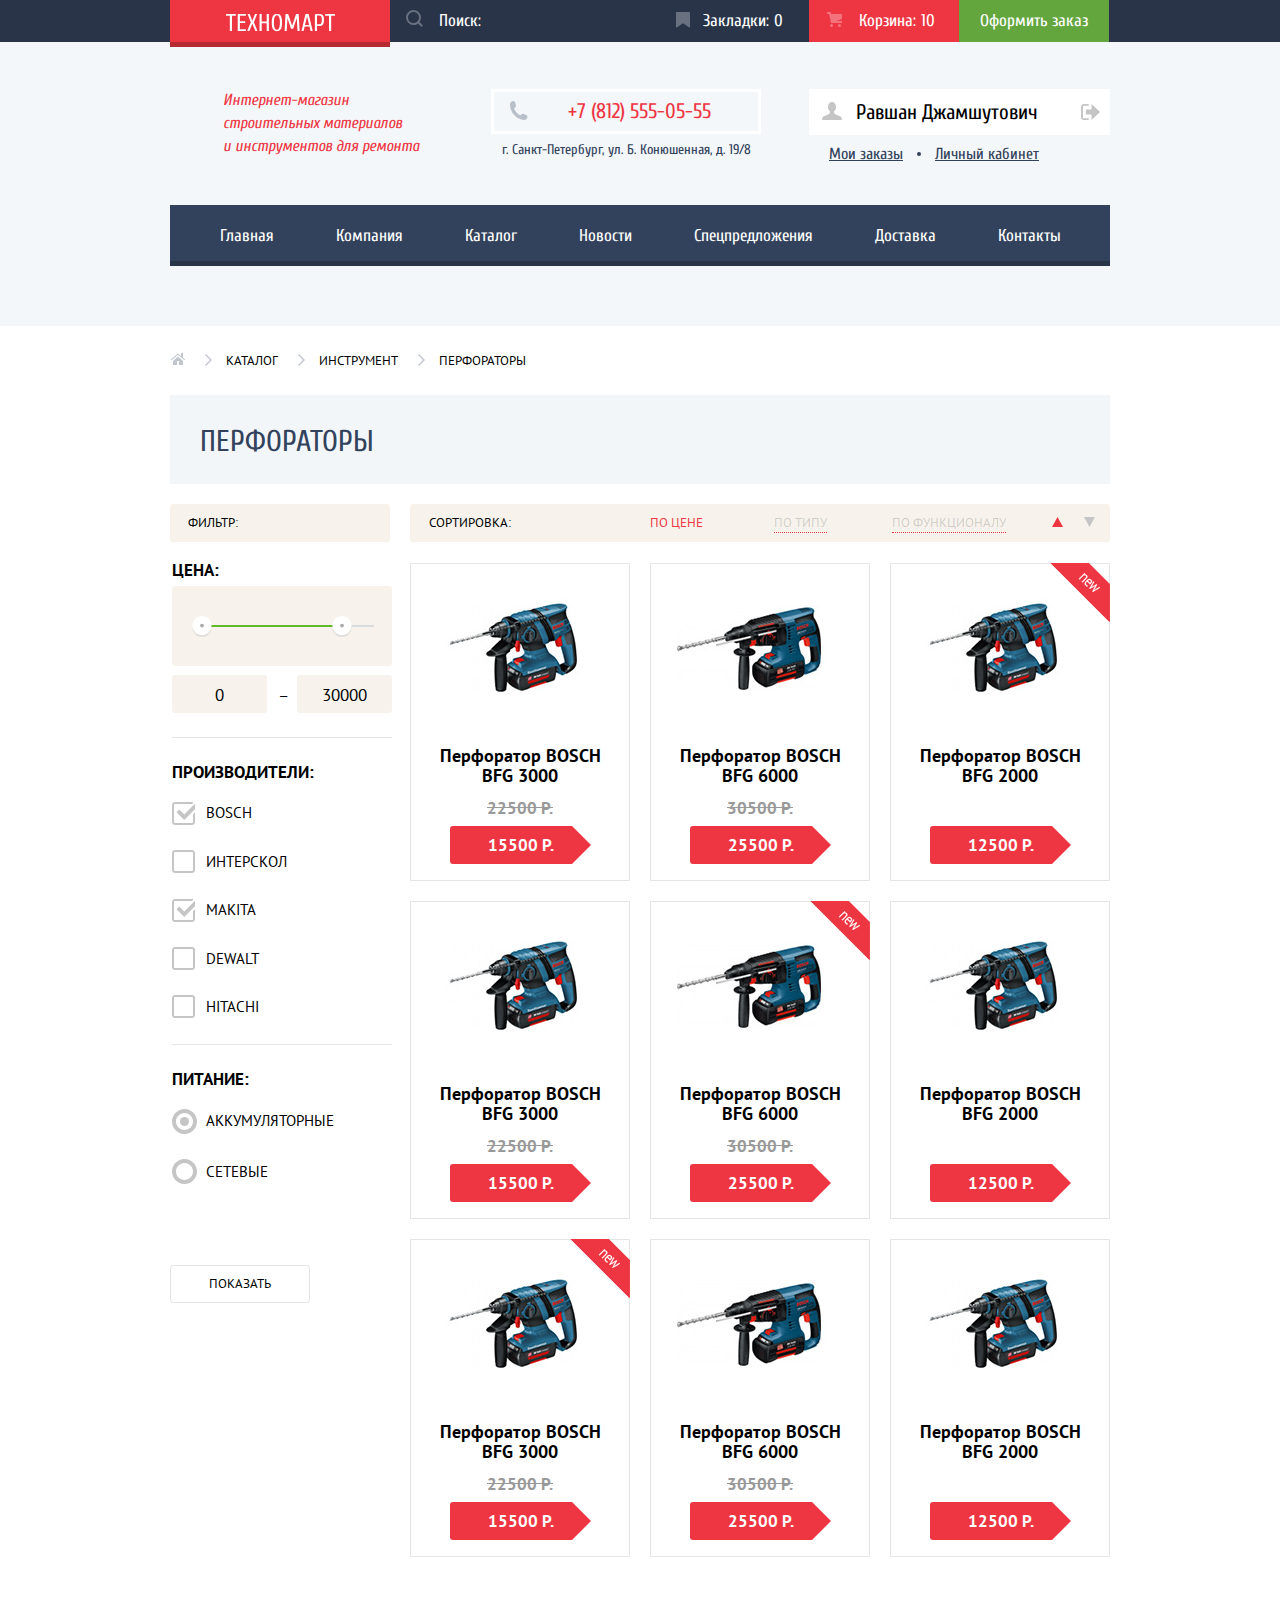
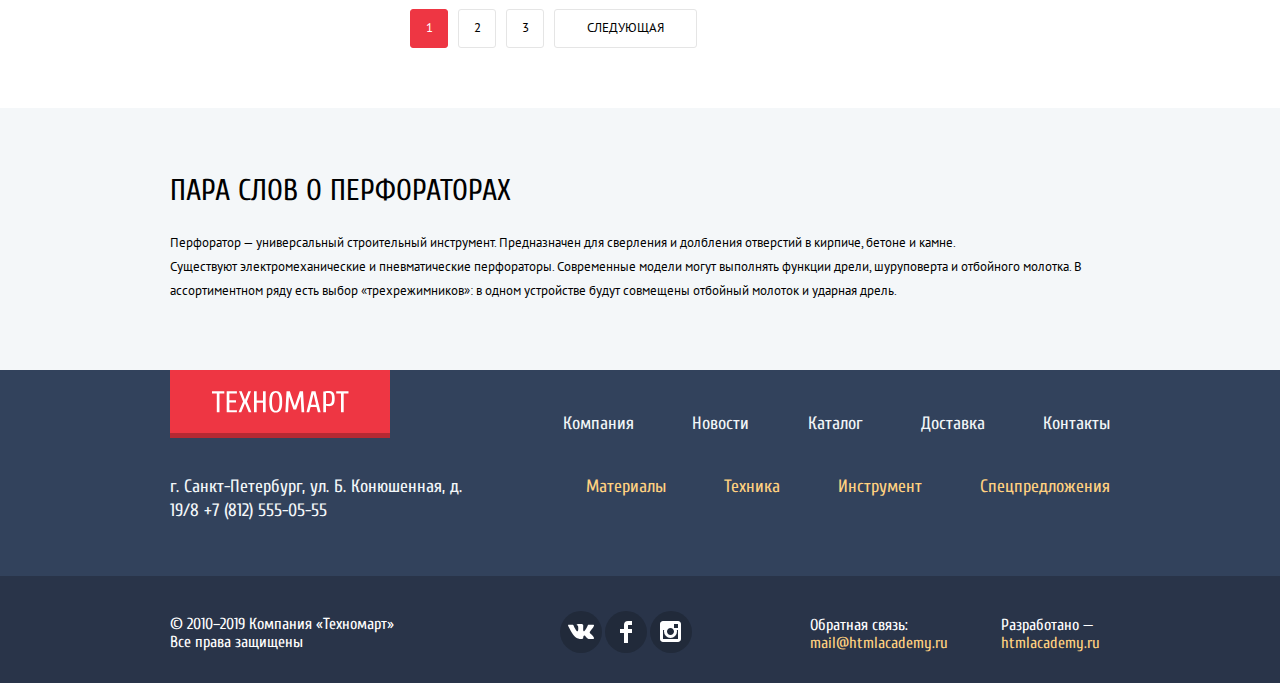
==== catalog.html @ fcc68c25 "поменял адреса ссылок для попапов" ====
<!DOCTYPE html>
<html lang="en">
  <head>
    <meta charset="UTF-8">
    <title>Техномарт | Каталог | Инструмент | Перфораторы</title>
    <link href="https://fonts.googleapis.com/css?family=Cuprum:400,400i,700&display=swap&subset=cyrillic" rel="stylesheet">
    <link href="https://fonts.googleapis.com/css?family=PT+Sans:400,700&display=swap&subset=cyrillic" rel="stylesheet">
    <link href="css/normalize.css" rel="stylesheet">
    <link href="css/style.css" rel="stylesheet">
  </head>
  <body>
    <header class="header">
      <div class="header-top-area">
        <div class="header-top-area-centering wrapper">
          <a class="header-site-logo" href="index.html">
            <img src="img/logo-technomart.svg" width="109" height="19" alt="лого Техномарт">
          </a>
          <form class="search-header-form" action="https://echo.htmlacademy.ru" method="POST">
            <input class="search-input" id="search-id" type="search" name="search-name" placeholder="Поиск:">
            <button class="search-button" tabindex="-1">
              <svg aria-hidden="true" class="search-icon" xmlns="http://www.w3.org/2000/svg" width="17" height="17" viewBox="0 0 17 17">
                <path d="M17 15.586l-3.542-3.542A7.465 7.465 0 0 0 15 7.5 7.5 7.5 0 1 0 7.5 15c1.71 0 3.282-.579 4.544-1.542L15.586 17 17 15.586zM2 7.5C2 4.467 4.467 2 7.5 2 10.532 2 13 4.467 13 7.5c0 3.032-2.468 5.5-5.5 5.5A5.506 5.506 0 0 1 2 7.5z"/>
              </svg>
            </button>
          </form>
          <ul class="user-iteraction-list">
            <li>
              <a class="bookmark-link" href="#">
                <svg aria-hidden="true" class="bookmark-icon" xmlns="http://www.w3.org/2000/svg" width="14" height="16" viewBox="0 0 14 16" >
                  <path d="m14 15c0 .55-.368.741-.818.426l-5.363-3.765c-.45-.315-1.187-.315-1.637 0l-5.364 3.765c-.45.315-.818.124-.818-.426v-14c0-.55.45-1 1-1h12c.55 0 1 .45 1 1z"/>
                </svg>
                <span class="bookmark-text">Закладки: </span>
                <span class="bookmark-counter">0</span>
              </a>
            </li>
            <li>
              <a class="cart-link added-content-item" href="#">
                <svg aria-hidden="true" class="cart-icon" xmlns="http://www.w3.org/2000/svg" width="15" height="15" viewBox="0 0 15 15">
                  <g>
                    <circle cx="4.5" cy="13.5" r="1.5"/>
                    <circle cx="12.5" cy="13.5" r="1.5"/>
                    <path d="m15 2h-10.93l-.422-2h-3.648v2h2.031l1.985 9h10.984v-2h-5.559l5.559-2.049z"/>
                  </g>
                </svg>
                <span class="cart-text">Корзина: </span>
                <span class="cart-counter">10</span>
              </a>
            </li>
            <li>
              <a class="checkout-iteraction-link" href="#">
                Оформить заказ
              </a>
            </li>
          </ul>
        </div>
      </div>
      <div class="header-middle-nav-wrapper wrapper">
        <div class="header-middle-area">
          <p class="title-like-h1">Интернет-магазин строительных материалов   и инструментов для ремонта</p>
            <p class="header-contacts">
              <span class="header-phone">
                <svg aria-hidden="true" class="phone-icon" xmlns="http://www.w3.org/2000/svg" width="19" height="19" viewBox="0 0 19 19">
                  <path fill="#B7BFC8" d="M15.572 18.985h-.941c-4.129-.488-7.157-2.408-9.359-4.864C3.062 11.66 1.318 8.492.978 4.228V3.084c.078-.774.459-1.304.898-1.757C2.425.766 3.25.044 4.002.019c.554-.018 1.5.38 1.879.899.329.446.504 1.339.656 2.003.154.671.505 1.643.408 2.289-.148 1.007-1.487 1.434-1.879 2.166 1.307 3.135 3.443 5.439 6.293 7.031.715-.392 1.346-1.572 2.332-1.595.359-.009.818.178 1.184.286.402.121.75.275 1.104.408.596.224 1.648.521 2.004 1.021.365.513.57 1.356.49 1.879-.164 1.041-1.879 2.197-2.901 2.579z"/>
                </svg>
                <a class="phone-number" href="tel:88125550555">+7 (812) 555-05-55</a>
              </span>
              <span class="header-phone-address">г. Санкт-Петербург, ул. Б. Конюшенная, д. 19/8</span>
          </p>
          <div class="signed">
            <div class="signed-user">
              <a class="signed-user-link" href="#">
                <svg aria-hidden="true" class="signed-user-icon" xmlns="http://www.w3.org/2000/svg" width="20" height="18" viewBox="0 0 20 18">
                  <path d="M17.881 14.166c-2.144-.735-4.256-1.666-5.207-2.39-.657-.501-.77-1.618-.517-2.415 1.118-.903 1.864-2.477 1.864-4.278C14.021 2.276 12.221 0 10 0S5.979 2.276 5.979 5.083c0 1.801.746 3.374 1.863 4.277.253.798.141 1.915-.517 2.416-.95.724-3.063 1.654-5.207 2.39S0 18 0 18h20s.025-3.099-2.119-3.834z"/>
                </svg>
                <span class="signed-user-text">Равшан Джамшутович</span>
              </a>
              <a class="user-log-out" href="#" aria-label="Выйти из учётной записи">
                <svg aria-hidden="true" class="user-log-out-icon" xmlns="http://www.w3.org/2000/svg" width="21" height="17" viewBox="0 0 21 17">
                  <g>
                    <path d="m21 8.5-8.875-8.5v6h-6v5h6v6z"/>
                    <path d="m3.106 13.952v-10.904c.018-.376.171-1.057 1.01-1.057h5.027v-1.991h-5.027c-2.178 0-3.004 1.81-3.029 3.027v10.946c.025 1.216.851 3.027 3.029 3.027h5.027v-1.99h-5.027c-.839 0-.992-.683-1.01-1.058z"/>
                  </g>
                </svg>
              </a>
            </div>
            <ul class="user-link-list">
              <li class="user-link-item">
                <a class="user-orders-link" href="#">Мои заказы</a>
              </li>
              <li class="user-link-item">
                <a class="user-profile-link" href="#">Личный кабинет</a>
              </li>
            </ul>
          </div>
        </div>
        <nav class="header-nav">
          <ul class="header-nav-list">
            <li>
              <a href="index.html">
                Главная
              </a>
            </li>
            <li>
              <a href="#">
                Компания
              </a>
            </li>
            <li>
              <a href="catalog.html">
                Каталог
              </a>
            </li>
            <li>
              <a href="#">
                Новости
              </a>
            </li>
            <li>
              <a href="#">
                Спецпредложения
              </a>
            </li>
            <li>
              <a href="#">
                Доставка
              </a>
            </li>
            <li>
              <a href="#">
                Контакты
              </a>
            </li>
          </ul>
        </nav>
      </div>
    </header>
    <main class="catalog-main">
      <div class="catalog-main-center wrapper">
        <nav class="breadcrumbs-list">
          <div>
            <a href="index.html" aria-label="Перейти на главную страницу">
              <svg aria-hidden="true" xmlns="http://www.w3.org/2000/svg" width="15" height="12" viewBox="0 0 15 12">
                <g fill="#c1c6ce">
                  <path d="M3 8v4h4V8h2v4h4V8L8 3.516z"/>
                  <path d="M14.831 6.365L13 4.751V0h-2v2.987L8.332.635c-.02-.017-.043-.023-.064-.037a.465.465 0 0 0-.08-.047.551.551 0 0 0-.095-.024C8.062.521 8.032.515 8 .515c-.031 0-.061.006-.092.012a.46.46 0 0 0-.095.025c-.028.011-.053.029-.08.046-.021.014-.045.02-.064.037l-6.498 5.73a.501.501 0 0 0 .33.875.497.497 0 0 0 .331-.125L8 1.677l6.169 5.438a.501.501 0 0 0 .662-.75z"/>
                </g>
              </svg>
            </a>
          </div>
          <div>
            <a href="catalog.html">
              Каталог
            </a>
          </div>
          <div>
            <a href="#">
              Инструмент
            </a>
          </div>
          <div>
            <a>
              Перфораторы
            </a>
          </div>
        </nav>
        <h1>Перфораторы</h1>
        <div class="toolbars-content-wrapper">
          <section class="filters-item">
            <h2 class="filter-title">Фильтр:</h2>
            <form class="filter-form" method="POST" action="https://echo.htmlacademy.ru">
              <fieldset class="pseudo-form">
                <legend>
                  <span class="title-like-h3">Цена:</span>
                </legend>
                <div class="filter-back">
                  <div class="filter-line-full"></div>
                  <div class="filter-line"></div>
                  <svg aria-hidden="true" class="filter-button" xmlns="http://www.w3.org/2000/svg" width="20" height="23" viewBox="0 0 20 23">
                    <path opacity=".3" fill="#ABABAB" d="M10 20C4.477 20 0 15.522 0 10v2c0 5.522 4.477 10 10 10 5.522 0 10-4.478 10-10v-2c0 5.522-4.478 10-10 10z"/>
                    <circle fill="#FFF" cx="10" cy="10" r="10"/>
                    <circle fill="#ABABAB" cx="10" cy="10" r="2"/>
                  </svg>
                  <svg aria-hidden="true" class="filter-button" xmlns="http://www.w3.org/2000/svg" width="20" height="23" viewBox="0 0 20 23">
                    <path opacity=".3" fill="#ABABAB" d="M10 20C4.477 20 0 15.522 0 10v2c0 5.522 4.477 10 10 10 5.522 0 10-4.478 10-10v-2c0 5.522-4.478 10-10 10z"/>
                    <circle fill="#FFF" cx="10" cy="10" r="10"/>
                    <circle fill="#ABABAB" cx="10" cy="10" r="2"/>
                  </svg>
                </div>
                <div class="value-wrapper">
                  <div class="min-value">0</div>
                  <div class="max-value">30000</div>
                </div>
              </fieldset>
              <fieldset class="manufacturers">
                <legend>
                  <span class="title-like-h3">ПРОИЗВОДИТЕЛИ:</span>
                </legend>
                <ul class="manufacturers-checkbox-list">
                  <li>
                    <label class="check" for="bosh-id">
                      <input id="bosh-id" class="check-input" type="checkbox" name="bosh" checked>
                      <span class="check-box"></span>
                      <span class="check-text">BOSCH</span>
                    </label>
                  </li>
                  <li>
                    <label class="check" for="enterscoll-id">
                      <input id="enterscoll-id" class="check-input" type="checkbox" name="enterscoll">
                      <span class="check-box"></span>
                      <span class="check-text">ИНТЕРСКОЛ</span>
                    </label>
                  </li>
                  <li>
                    <label class="check" for="makita-id">
                     <input id="makita-id" class="check-input" type="checkbox" name="makita" checked>
                      <span class="check-box"></span>
                      <span class="check-text">MAKIta</span>
                    </label>
                  </li>
                  <li>
                    <label class="check" for="dewalt-id">
                      <input id="dewalt-id" class="check-input" type="checkbox" name="dewalt">
                      <span class="check-box"></span>
                      <span class="check-text">Dewalt</span>
                    </label>
                  </li>
                  <li>
                    <label class="check" for="hitachi-id">
                      <input id="hitachi-id" class="check-input" type="checkbox" name="hitachi">
                      <span class="check-box"></span>
                      <span class="check-text">Hitachi</span>
                    </label>
                  </li>
                </ul>
              </fieldset>
              <fieldset class="supply">
                <legend>
                  <span class="title-like-h3">ПИТАНИЕ:</span>
                </legend>
                <ul class="supply-radiobutton-list">
                  <li>
                    <label class="radio" for="battery-id">
                      <input id="battery-id" class="radio-input" type="radio" name="supply-radio" value="battery" checked>
                      <span class="radio-box"></span>
                      <span class="radio-text">Аккумуляторные</span>
                    </label>
                  </li>
                  <li>
                    <label class="radio" for="network-id">
                      <input id="network-id" class="radio-input" type="radio" name="supply-radio" value="network">
                      <span class="radio-box"></span>
                      <span class="radio-text">Сетевые</span>
                    </label>
                  </li>
                </ul>
              </fieldset>
              <button class="show-filtered-result">ПОКАЗАТЬ</button>
            </form>
          </section>
          <div class="sorting-content-paginator-wrapper">
            <section class="sorting">
              <h2 class="sorting-title">Сортировка:</h2>
              <ul class="sorting-type-list">
                <li>
                  <button class="price-sort active-sort">
                    ПО ЦЕНЕ
                  </button>
                </li>
                <li>
                  <button class="type-sort">
                    ПО ТИПУ
                  </button>
                </li>
                <li>
                  <button class="funcion-sort">
                    ПО ФУНКЦИОНАЛУ
                  </button>
                </li>
              </ul>
              <ul class="ascending-descending-list">
                <li>
                  <button class="ascending active-sort" aria-label="Сортировать товар по возрастанию выбранного параметра">
                      <svg aria-hidden="true" xmlns="http://www.w3.org/2000/svg" width="11" height="10" viewBox="0 0 11 10">
                        <path d="M5.5 0L0 10h11z"/>
                      </svg>
                  </button>
                </li>
                <li>
                  <button class="descending" aria-label="Сортировать товар по убыванию выбранного параметра">
                      <svg aria-hidden="true" xmlns="http://www.w3.org/2000/svg" width="11" height="10" viewBox="0 0 11 10">
                        <path d="M5.5 10L0 0h11"/>
                      </svg>
                  </button>
                </li>
              </ul>
            </section>
            <section class="content">
              <h2 class="visually-hidden">Отсортированный товар «Перфораторы»</h2>
              <ul class="content-list">
                <li class="content-item">
                  <ul class="user-interface-btn-list">
                    <li class="user-interface-btn-item">
                      <a class="btn-buy" href="#modal">
                        <svg aria-hidden="true" class="cart-icon" xmlns="http://www.w3.org/2000/svg" width="15" height="15" viewBox="0 0 15 15">
                          <g>
                            <circle cx="4.5" cy="13.5" r="1.5"/>
                            <circle cx="12.5" cy="13.5" r="1.5"/>
                            <path d="m15 2h-10.93l-.422-2h-3.648v2h2.031l1.985 9h10.984v-2h-5.559l5.559-2.049z"/>
                          </g>
                        </svg>
                        КУПИТЬ
                      </a>
                    </li>
                    <li class="user-interface-btn-item">
                      <button class="btn-add-bookmarks" type="button">
                        В закладки
                      </button>
                    </li>
                  </ul>
                  <img class="content-img" src="img/item3000.jpg" width="218" height="170" alt="фото «Перфоратор BOSCH BFG 3000»">
                  <h3>
                    <a class="content-link" href="#">
                      <span class="content-type">Перфоратор BOSCH</span>
                      <span class="content-name">BFG 3000</span>
                    </a>
                  </h3>
                  <div class="content-price">
                    <span class="previous-price">22500 Р.</span>
                    <div class="current-price">15500 Р.</div>
                  </div>
                </li>
                <li class="content-item">
                  <ul class="user-interface-btn-list">
                    <li class="user-interface-btn-item">
                      <a class="btn-buy" href="#modal">
                        <svg aria-hidden="true" class="cart-icon" xmlns="http://www.w3.org/2000/svg" width="15" height="15" viewBox="0 0 15 15">
                          <g>
                            <circle cx="4.5" cy="13.5" r="1.5"/>
                            <circle cx="12.5" cy="13.5" r="1.5"/>
                            <path d="m15 2h-10.93l-.422-2h-3.648v2h2.031l1.985 9h10.984v-2h-5.559l5.559-2.049z"/>
                          </g>
                        </svg>
                        КУПИТЬ
                      </a>
                    </li>
                    <li class="user-interface-btn-item">
                      <button class="btn-add-bookmarks" type="button">
                        В закладки
                      </button>
                    </li>
                  </ul>
                  <img class="content-img" src="img/item6000.jpg" width="218" height="170" alt="фото «Перфоратор BOSCH BFG 6000»">
                  <h3>
                    <a class="content-link" href="#">
                      <span class="content-type">Перфоратор BOSCH</span>
                      <span class="content-name">BFG 6000</span>
                    </a>
                  </h3>
                  <div class="content-price">
                    <span class="previous-price">30500 Р.</span>
                    <div class="current-price">25500 Р.</div>
                  </div>
                </li>
                <li class="content-item new-content">
                  <ul class="user-interface-btn-list">
                    <li class="user-interface-btn-item">
                      <a class="btn-buy" href="#modal">
                        <svg aria-hidden="true" class="cart-icon" xmlns="http://www.w3.org/2000/svg" width="15" height="15" viewBox="0 0 15 15">
                          <g>
                            <circle cx="4.5" cy="13.5" r="1.5"/>
                            <circle cx="12.5" cy="13.5" r="1.5"/>
                            <path d="m15 2h-10.93l-.422-2h-3.648v2h2.031l1.985 9h10.984v-2h-5.559l5.559-2.049z"/>
                          </g>
                        </svg>
                        КУПИТЬ
                      </a>
                    </li>
                    <li class="user-interface-btn-item">
                      <button class="btn-add-bookmarks" type="button">
                        В закладки
                      </button>
                    </li>
                  </ul>
                  <img class="content-img" src="img/item2000.jpg" width="218" height="170" alt="фото «Перфоратор BOSCH BFG 2000»">
                  <h3>
                    <a class="content-link" href="#">
                      <span>Перфоратор BOSCH</span>
                      <span>BFG 2000</span>
                    </a>
                  </h3>
                  <div class="content-price">
                    <span class="previous-price hide-price">1000 Р.</span>
                    <div class="current-price">12500 Р.</div>
                  </div>
                </li>
                <li class="content-item">
                  <ul class="user-interface-btn-list">
                    <li class="user-interface-btn-item">
                      <a class="btn-buy" href="#modal">
                        <svg aria-hidden="true" class="cart-icon" xmlns="http://www.w3.org/2000/svg" width="15" height="15" viewBox="0 0 15 15">
                          <g>
                            <circle cx="4.5" cy="13.5" r="1.5"/>
                            <circle cx="12.5" cy="13.5" r="1.5"/>
                            <path d="m15 2h-10.93l-.422-2h-3.648v2h2.031l1.985 9h10.984v-2h-5.559l5.559-2.049z"/>
                          </g>
                        </svg>
                        КУПИТЬ
                      </a>
                    </li>
                    <li class="user-interface-btn-item">
                      <button class="btn-add-bookmarks" type="button">
                        В закладки
                      </button>
                    </li>
                  </ul>
                  <img class="content-img" src="img/item3000.jpg" width="218" height="170" alt="фото «Перфоратор BOSCH BFG 3000»">
                  <h3>
                    <a class="content-link" href="#">
                      <span class="content-type">Перфоратор BOSCH</span>
                      <span class="content-name">BFG 3000</span>
                    </a>
                  </h3>
                  <div class="content-price">
                    <span class="previous-price">22500 Р.</span>
                    <div class="current-price">15500 Р.</div>
                  </div>
                </li>
                <li class="content-item new-content">
                  <ul class="user-interface-btn-list">
                    <li class="user-interface-btn-item">
                      <a class="btn-buy" href="#modal">
                        <svg aria-hidden="true" class="cart-icon" xmlns="http://www.w3.org/2000/svg" width="15" height="15" viewBox="0 0 15 15">
                          <g>
                            <circle cx="4.5" cy="13.5" r="1.5"/>
                            <circle cx="12.5" cy="13.5" r="1.5"/>
                            <path d="m15 2h-10.93l-.422-2h-3.648v2h2.031l1.985 9h10.984v-2h-5.559l5.559-2.049z"/>
                          </g>
                        </svg>
                        КУПИТЬ
                      </a>
                    </li>
                    <li class="user-interface-btn-item">
                      <button class="btn-add-bookmarks" type="button">
                        В закладки
                      </button>
                    </li>
                  </ul>
                  <img class="content-img" src="img/item6000.jpg" width="218" height="170" alt="фото «Перфоратор BOSCH BFG 6000»">
                  <h3>
                    <a class="content-link" href="#">
                      <span class="content-type">Перфоратор BOSCH</span>
                      <span class="content-name">BFG 6000</span>
                    </a>
                  </h3>
                  <div class="content-price">
                    <span class="previous-price">30500 Р.</span>
                    <div class="current-price">25500 Р.</div>
                  </div>
                </li>
                <li class="content-item">
                  <ul class="user-interface-btn-list">
                    <li class="user-interface-btn-item">
                      <a class="btn-buy" href="#modal">
                        <svg aria-hidden="true" class="cart-icon" xmlns="http://www.w3.org/2000/svg" width="15" height="15" viewBox="0 0 15 15">
                          <g>
                            <circle cx="4.5" cy="13.5" r="1.5"/>
                            <circle cx="12.5" cy="13.5" r="1.5"/>
                            <path d="m15 2h-10.93l-.422-2h-3.648v2h2.031l1.985 9h10.984v-2h-5.559l5.559-2.049z"/>
                          </g>
                        </svg>
                        КУПИТЬ
                      </a>
                    </li>
                    <li class="user-interface-btn-item">
                      <button class="btn-add-bookmarks" type="button">
                        В закладки
                      </button>
                    </li>
                  </ul>
                  <img class="content-img" src="img/item2000.jpg" width="218" height="170" alt="фото «Перфоратор BOSCH BFG 2000»">
                  <h3>
                    <a class="content-link" href="#">
                      <span class="content-type">Перфоратор BOSCH</span>
                      <span class="content-name">BFG 2000</span>
                    </a>
                  </h3>
                  <div class="content-price">
                    <span class="previous-price hide-price">1000 Р.</span>
                    <div class="current-price">12500 Р.</div>
                  </div>
                </li>
                <li class="content-item new-content">
                  <ul class="user-interface-btn-list">
                    <li class="user-interface-btn-item">
                      <a class="btn-buy" href="#modal">
                        <svg aria-hidden="true" class="cart-icon" xmlns="http://www.w3.org/2000/svg" width="15" height="15" viewBox="0 0 15 15">
                          <g>
                            <circle cx="4.5" cy="13.5" r="1.5"/>
                            <circle cx="12.5" cy="13.5" r="1.5"/>
                            <path d="m15 2h-10.93l-.422-2h-3.648v2h2.031l1.985 9h10.984v-2h-5.559l5.559-2.049z"/>
                          </g>
                        </svg>
                        КУПИТЬ
                      </a>
                    </li>
                    <li class="user-interface-btn-item">
                      <button class="btn-add-bookmarks" type="button">
                        В закладки
                      </button>
                    </li>
                  </ul>
                  <img class="content-img" src="img/item3000.jpg" width="218" height="170" alt="фото «Перфоратор BOSCH BFG 3000»">
                  <h3>
                    <a class="content-link" href="#">
                      <span class="content-type">Перфоратор BOSCH</span>
                      <span class="content-name">BFG 3000</span>
                    </a>
                  </h3>
                  <div class="content-price">
                    <span class="previous-price">22500 Р.</span>
                    <div class="current-price">15500 Р.</div>
                  </div>
                </li>
                <li class="content-item">
                  <ul class="user-interface-btn-list">
                    <li class="user-interface-btn-item">
                      <a class="btn-buy" href="#modal">
                        <svg aria-hidden="true" class="cart-icon" xmlns="http://www.w3.org/2000/svg" width="15" height="15" viewBox="0 0 15 15">
                          <g>
                            <circle cx="4.5" cy="13.5" r="1.5"/>
                            <circle cx="12.5" cy="13.5" r="1.5"/>
                            <path d="m15 2h-10.93l-.422-2h-3.648v2h2.031l1.985 9h10.984v-2h-5.559l5.559-2.049z"/>
                          </g>
                        </svg>
                        КУПИТЬ
                      </a>
                    </li>
                    <li class="user-interface-btn-item">
                      <button class="btn-add-bookmarks" type="button">
                        В закладки
                      </button>
                    </li>
                  </ul>
                  <img class="content-img" src="img/item6000.jpg" width="218" height="170" alt="фото «Перфоратор BOSCH BFG 6000»">
                  <h3>
                    <a class="content-link" href="#">
                      <span class="content-type">Перфоратор BOSCH</span>
                      <span class="content-name">BFG 6000</span>
                    </a>
                  </h3>
                  <div class="content-price">
                    <span class="previous-price">30500 Р.</span>
                    <div class="current-price">25500 Р.</div>
                  </div>
                </li>
                <li class="content-item">
                  <ul class="user-interface-btn-list">
                    <li class="user-interface-btn-item">
                      <a class="btn-buy" href="#modal">
                        <svg aria-hidden="true" class="cart-icon" xmlns="http://www.w3.org/2000/svg" width="15" height="15" viewBox="0 0 15 15">
                          <g>
                            <circle cx="4.5" cy="13.5" r="1.5"/>
                            <circle cx="12.5" cy="13.5" r="1.5"/>
                            <path d="m15 2h-10.93l-.422-2h-3.648v2h2.031l1.985 9h10.984v-2h-5.559l5.559-2.049z"/>
                          </g>
                        </svg>
                        КУПИТЬ
                      </a>
                    </li>
                    <li class="user-interface-btn-item">
                      <button class="btn-add-bookmarks" type="button">
                        В закладки
                      </button>
                    </li>
                  </ul>
                  <img class="content-img" src="img/item2000.jpg" width="218" height="170" alt="фото «Перфоратор BOSCH BFG 2000»">
                  <h3>
                    <a class="content-link" href="#">
                      <span class="content-type">Перфоратор BOSCH</span>
                      <span class="content-name">BFG 2000</span>
                    </a>
                  </h3>
                  <div class="content-price">
                    <span class="previous-price hide-price">1000 Р.</span>
                    <div class="current-price">12500 Р.</div>
                  </div>
                </li>
              </ul>
            </section>
            <div class="paginator">
              <a class="current-page" href="#1">1</a>
              <a href="#2">2</a>
              <a href="#3">3</a>
              <a class="next" href="#next">СЛЕДУЮЩАЯ</a>
            </div>
          </div>
        </div>
      </div>
      <article class="perforator-description">
        <div class="perforator-description-center wrapper">
          <h2>
            ПАРА СЛОВ О ПЕРФОРАТОРАХ
          </h2>
          <p>
            Перфоратор — универсальный строительный инструмент.
            Предназначен для сверления и долбления отверстий в кирпиче, бетоне и камне.<br>
            Существуют электромеханические и пневматические перфораторы.
            Современные модели могут выполнять функции дрели, шуруповерта и отбойного молотка.
            В ассортиментном ряду есть выбор «трехрежимников»: в одном устройстве будут совмещены отбойный молоток и ударная дрель.
          </p>
        </div>

      </article>
    </main>
    <footer class="footer">
      <div class="footer-top">
        <div class="footer-top-center wrapper">
          <a class="footer-site-logo" href="index.html">
            <div>
              <img src="img/logo-technomart-footer.svg" width="220" height="68" alt="лого Техномарт">
            </div>
          </a>
          <nav class="footer-nav-top">
            <ul>
              <li>
                <a href="#">
                  Компания
                </a>
              </li>
              <li>
                <a href="#">
                  Новости
                </a>
              </li>
              <li>
                <a href="catalog.html">
                  Каталог
                </a>
              </li>
              <li>
                <a href="#">
                  Доставка
                </a>
              </li>
              <li>
                <a href="#">
                  Контакты
                </a>
              </li>
            </ul>
          </nav>
          <span class="footer-adress">
            г. Санкт-Петербург, ул. Б. Конюшенная, д. 19/8
            <a class="footer-phone" href="tel:88125550555">+7 (812) 555-05-55</a>
          </span>
          <nav class="footer-nav-bottom">
            <ul>
              <li>
                <a href="#">
                  Материалы
                </a>
              </li>
              <li>
                <a href="#">
                  Техника
                </a>
              </li>
              <li>
                <a href="#">
                  Инструмент
                </a>
              </li>
              <li>
                <a href="#">
                  Спецпредложения
                </a>
              </li>
            </ul>
          </nav>
        </div>
      </div>
      <div class="footer-bottom">
        <div class="footer-bottom-center wrapper">
          <small class="copyright">
            © 2010–2019 Компания «Техномарт»
            Все права защищены
          </small>
          <ul class="social-web-list">
            <li>
              <a class="social-web-link" href="#" aria-label="Вконтакте">
                <span class="visually-hidden">иконка Вконтакте</span>
                <svg aria-hidden="true" class="vk-icon" xmlns="http://www.w3.org/2000/svg" width="26" height="15" viewBox="0 0 26 15">
                  <path d="M16.138 11.51c.956-.309 2.18 2.04 3.483 2.939.978.681 1.727.534 1.727.534l3.473-.05s1.815-.112.957-1.554c-.071-.12-.503-1.069-2.585-3.022-2.177-2.043-1.882-1.712.739-5.244 1.597-2.153 2.236-3.468 2.036-4.028-.192-.539-1.365-.399-1.365-.399L20.69.713c-.381.001-.704.119-.851.515-.003.004-.621 1.666-1.445 3.079-1.741 2.989-2.436 3.148-2.724 2.961-.661-.433-.494-1.737-.494-2.664 0-2.897.432-4.105-.846-4.417-.427-.104-.739-.172-1.828-.182-1.392-.021-2.574 0-3.244.329-.445.223-.786.712-.579.74.26.035.843.16 1.155.586.401.552.389 1.789.389 1.789s.229 3.411-.54 3.834c-.528.29-1.25-.302-2.803-3.016-.793-1.388-1.392-2.922-1.392-2.922s-.116-.285-.326-.441c-.25-.185-.6-.244-.6-.244L.848.684S.29.7.085.946c-.182.218-.015.668-.015.668s2.909 6.881 6.203 10.347c3.02 3.182 6.452 2.971 6.452 2.971h1.555s.469-.054.709-.312c.224-.24.214-.691.214-.691s-.031-2.109.935-2.419z"/>
                </svg>
              </a>
            </li>
            <li>
              <a class="social-web-link" href="#" aria-label="Фейсбук">
                <span class="visually-hidden">иконка Фейсбук</span>
                <svg aria-hidden="true" class="fb-icon" xmlns="http://www.w3.org/2000/svg" width="12" height="22" viewBox="0 0 12 22">
                  <path d="M12 4V0H8a4 4 0 0 0-4 4v4H0v4h4v10h4V12h4V8H8V4h4z"/>
                </svg>
              </a>
            </li>
            <li>
              <a class="social-web-link" href="#" aria-label="Инстаграм">
                <span class="visually-hidden">иконка Инстаграм</span>
                <svg aria-hidden="true" class="insta-icon" xmlns="http://www.w3.org/2000/svg" width="21" height="21" viewBox="0 0 21 21">
                  <path d="M18 0H3C1.35 0 0 1.35 0 3v15c0 1.65 1.35 3 3 3h15c1.65 0 3-1.35 3-3V3c0-1.65-1.35-3-3-3zm-7.5 7c1.93 0 3.5 1.57 3.5 3.5S12.43 14 10.5 14 7 12.43 7 10.5 8.57 7 10.5 7zM18 18H3V9h1.181A6.504 6.504 0 0 0 4 10.5a6.5 6.5 0 1 0 13 0 6.45 6.45 0 0 0-.181-1.5H18v9zm0-11h-4V3h4v4z"/>
                </svg>
              </a>
            </li>
          </ul>
          <ul class="developers-contacts-list">
            <li>
              <span>
                Обратная связь:<br>
                <a href="#">
                  mail@htmlacademy.ru
                </a>
              </span>
            </li>
            <li>
              <span>
                Разработано —<br>
                <a href="https://htmlacademy.ru/intensive/htmlcss">
                  htmlacademy.ru
                </a>
              </span>
            </li>
          </ul>
        </div>
      </div>
    </footer>
    <section class="modal modal-cart-added">
      <button class="modal-close modal-close-cart-added" type="button">Закрыть окно</button>
      <div class="modal-cart-added-top">
          <svg aria-hidden="true" class="mark-icon" xmlns="http://www.w3.org/2000/svg" height="66" viewBox="0 0 66 66" width="66" >
            <circle cx="33" cy="33" fill="#63a63e" r="33"/>
            <path d="m49.641 21.066a1.003 1.003 0 0 0 -1.414 0l-18.439 18.438a1.003 1.003 0 0 1 -1.414 0l-8.14-8.139a1.003 1.003 0 0 0 -1.414 0l-3.535 3.535a1.003 1.003 0 0 0 0 1.414l13.089 13.09a1.003 1.003 0 0 0 1.414 0l3.536-3.536 1.414-1.414 18.438-18.438a1.003 1.003 0 0 0 0-1.414z" fill="#fff"/>
          </svg>
        <h2>Товар добавлен в корзину!</h2>
      </div>
      <div class="modal-cart-added-bottom">
        <a class="checkout-order super-button" href="#">
          ОФОРМИТЬ ЗАКАЗ
        </a>
        <button class="continue-shopping super-button" type="button">
          ПРОДОЛЖИТЬ ПОКУПКИ
        </button>
      </div>
    </section>
    <script src="js/script.js"></script>
  </body>
</html>
---- css/style.css ----
html {
  min-width: 960px;
  box-sizing: border-box;
}

*, *::before, *::after {
  box-sizing: inherit;
}

/* -------------------------body------------------------- */
body {
  margin: 0;
  padding: 0;
  font-family: 'Cuprum', Arial, sans-serif;
  color: #000000;
}

a {
  text-decoration: none;
}

img {
  max-width: 100%;
  height: auto;
}

.visually-hidden:not(:focus):not(:active),
input[type="checkbox"].visually-hidden,
input[type="radio"].visually-hidden {
  position: absolute;
  width: 1px;
  height: 1px;
  margin: -1px;
  border: 0;
  padding: 0;
  white-space: nowrap;
  clip-path: inset(100%);
  clip: rect(0 0 0 0);
  overflow: hidden;
}

.none-class {
  display: none;
}

.user-iteraction-list,
.sign-in-up-list,
.header-nav-list,
.partners-list,
.footer-nav-top ul,
.footer-nav-bottom ul,
.social-web-list,
.developers-contacts-list,
.user-link-list,
.breadcrumbs-list,
.manufacturers-checkbox-list,
.supply-radiobutton-list,
.content-list,
.user-interface-btn-list,
.products-list,
.manufacturers-list,
.services-menu-list,
.promo-list,
.slider,
.actions,
.slider-middle,
.radio-list,
.sorting-type-list,
.ascending-descending-list {
  list-style: none;
  margin: 0;
  padding: 0;
}

.wrapper {
  width: 960px;
  padding-left: 10px;
  padding-right: 10px;
  margin: 0 auto;
}

.super-button {
  padding: 10px 0px;
  margin: auto 0px;
  border-width: 0px;
  display: inline-flex;
  background-color: #ee3643;
  font-size: 14px;
  line-height: 1.29;
  text-transform: uppercase;
  border-radius: 3px;
  text-align: center;
  color: #ffffff;
  cursor: pointer;
}

.super-button:hover {
  background-color: #ca2c37;
}

.super-button:active {
  background-color: #ba2732;
}

.another-super-button {
  padding: 10px 0px;
  margin: auto 0px;
  border-width: 0px;
  display: inline-flex;
  background-color: rgba(0, 0, 0, 0.1);
  font-size: 14px;
  line-height: 1.29;
  text-transform: uppercase;
  border-radius: 3px;
  text-align: center;
  color: #ffffff;
  cursor: pointer;
}

.another-super-button:hover {
  background-color: rgba(0, 0, 0, 0.2);
}

.another-super-button:active {
  background-color: rgba(0, 0, 0, 0.3);
}

/* -------------------------header------------------------- */
.header {
  background-color: #f4f7f9;
  border-bottom: 1px solid inset;
  display: flex;
  flex-direction: column;
  justify-content: flex-start;
  width: 100%;
}

/* -------------------------header-top-area------------------------- */
.header-top-area {
  width: 100%;
  margin-bottom: 47px;
  background-color: #293449;
  color: #ffffff;
  line-height: 1.06;
  font-size: 17px;
}

.header-top-area-centering {
  position: relative;
  display: flex;
  flex-wrap: wrap;
}

.header-top-area a {
  color: #ffffff;
}

/* ===================== header-site-logo ===================== */
.header-site-logo {
  display: flex;
  width: 220px;
  height: 47px;
  box-shadow: inset 0px -5px 0 0 rgba(0, 0, 0, 0.24);
  background-color: #ee3643;
  position: absolute;
  top: 0px;
  left: 10px;
}

.header-site-logo img {
  width: 109px;
  height: 19px;
  margin: 13px auto;
}
/* ===================== */

/* ============================ search-header-form ============================ */
.search-header-form {
  display: inline-flex;
  flex-direction: row-reverse;
  justify-content: flex-end;
  margin-left: 220px;
}

.search-button {
  width: 49px;
  background-color: rgba(0, 0, 0, 0);
  border-color: rgba(0, 0, 0, 0);
}

.search-input {
  width: 220px;
  border-width: 0;
  background-color: #293449;
  padding: 9px 0;
  color: #ffffff;
}

.search-icon {
  fill: rgba(255, 255, 255, 0.3);
}

/* ++++++++++++++++++++++++++ Префиксы ++++++++++++++++++++++++++ */
.search-input[placeholder="Поиск:"]::-moz-placeholder {
  color: #ffffff;
  opacity: 1;
}

.search-input::-webkit-input-placeholder {
  font-size: 17px;
  color: #ffffff;
}

.search-input:-ms-input-placeholder {
  font-size: 17px;
  color: #ffffff;
}
.search-input::placeholder {
  font-size: 17px;
  color: #ffffff;
}
/* ++++++++++++++++++++++++++ */

.search-button:hover .search-icon {
  fill: rgb(255, 255, 255);
}

.search-button:hover  {
  cursor: pointer;
  background-color: #212a3a;
}

.search-input:hover {
  background-color: #212a3a;
}

.search-input:hover + .search-button {
  background-color: #212a3a;
}

.search-input:hover + .search-button .search-icon {
  fill: rgb(255, 255, 255);
}

.search-input:focus + .search-button {
  background-color: #ffffff;
}

.search-input:focus + .search-button .search-icon {
  fill: #ee3643;
}

.search-input:focus {
  background-color: #ffffff;
  font-size: 17px;
  line-height: 1.06;
  color: #000000;
}
/* ============================ */

/* ================== user-iteraction-list ================== */
.user-iteraction-list {
  display: flex;
  flex-wrap: wrap;
}

.user-iteraction-list a {
  display: flex;
  width: 150px;
  padding: 11.5px 0px 12.5px;
}

.bookmark-text {
  text-align: left;
  margin-left: 13px;
  margin-right: 5px;
}

.bookmark-icon {
  margin-left: 17px;
  width: 14px;
  height: 16px;
  fill: rgba(255, 255, 255, 0.3);
}

.cart-text {
  text-align: left;
  margin-left: 17px;
  margin-right: 5px;
}

.cart-icon {
  width: 15px;
  height: 15px;
  fill: rgba(255, 255, 255, 0.3);
}

.cart-link .cart-icon {
  margin-left: 18px;
}

.checkout-iteraction-link {
  justify-content: center;
  background-color: #63a63e;
}

.bookmark-link:hover .bookmark-icon {
  fill: rgba(255, 255, 255, 1);
}

.bookmark-link:focus .bookmark-icon {
  fill: rgba(255, 255, 255, 0.5);
}

.bookmark-link:hover,
.cart-link:hover {
  background-color: #212a3a;
}

.cart-link:hover .cart-icon {
  fill: rgba(255, 255, 255, 1);
}

.cart-link:focus .cart-icon {
  fill: rgba(255, 255, 255, 0.5);
}

.bookmark-link:active,
.cart-link:active {
  background-color: #161d29;
  color: rgba(255, 255, 255, 0.6);
}

.header-site-logo:hover {
  background-color: #ca2c37;
}

.header-site-logo:active {
  background-color: #ba2732;
}

.checkout-iteraction-link:hover {
  background-color: #5fbb2d;
}

.checkout-iteraction-link:active {
  background-color: #518534;
  color: rgba(255, 255, 255, 0.5);
}
/* ============================ */

/* -------------------------header-middle-area------------------------- */
.header-middle-area {
  display: flex;
  flex-wrap: wrap;
  justify-content: space-between;
  margin-bottom: 42px;
}

.header-middle-area h1 {
  font-size: 16px;
  font-style: italic;
  font-weight: 400;
  line-height: 1.44;
  color: #ee3643;
  margin: 0px 0px 0px 53px;
  white-space: pre-wrap;
  width: 197px;
}

.header-contacts {
  margin: 0px auto 0px 71px;
  display: flex;
  flex-wrap: wrap;
  flex-direction: column;
  justify-content: flex-start;
}

.header-phone {
  width: 270px;
  border: solid 3px #ffffff;
  margin-bottom: 4px;
  display: flex;
}

.phone-icon {
  width: 19px;
  height: 19px;
  margin: 9px 40px 11px 15px;
  flex-shrink: 0;
  cursor: pointer;
}

.phone-number {
  font-size: 21px;
  line-height: 1;
  color: #ee3643;
  margin: 9px auto auto 0px;
}

.header-phone span {
  font-size: 14px;
  line-height: 1.71;
  color: #32425c;
}

.sign-in-up-list li {
  margin-top: 0px;
}

.sign-in-up-list a {
  font-size: 21px;
  line-height: 1;
  color: #000000;
  background-color: #ffffff;
  margin-left: 10px;
}

.sign-in-up-list a:hover {
  color: #ee3643;
}

.sign-in-up-list a:active {
  color: rgba(0, 0, 0, 0.3);
}

.header-phone-address {
  font-size: 14px;
  line-height: 1.71;
  text-align: center;
  color: #32425c;
}

.sign-in-up-list {
  display: flex;
}

.sign-in-link {
  display: flex;
}

.sign-in-text {
  margin: 13px 27px 10px 0px;
}

.login-icon {
  width: 20px;
  height: 17px;
  margin: 14px;
  fill: #c5c5c5;
}

.sign-in-link:hover .login-icon {
  fill: #36415a;
}

.sign-in-link:active .login-icon {
  fill: #c5c5c5;
}

.sign-up-link {
  display: flex;
}

.sign-up-text {
  margin: 13px 25px 11px 24px;
}

/* -------------------------header-nav------------------------- */
.header-nav {
  background-color: #32425c;
  color: #ffffff;
  box-shadow: inset 0px -5px 0 0 #293449;
}

.header-nav-list {
  display: flex;
  flex-wrap: wrap;
  justify-content: center;
}

.header-nav a {
  font-size: 17px;
  line-height: 1;
  color: #ffffff;
  display: block;
  padding: 22px 31px;
}

.header-nav-list a:hover {
  background-color: #293449;
}

.header-nav-list a:active {
  background-color: #1d2739;
  color: rgba(255, 255, 255, 0.5);
}

.header-middle-nav-wrapper {
  margin-bottom: 60px;
}

/* -------------------------main index------------------------- */
.index-main {
  padding-top: 59px;
  padding-bottom: 86px;
  width: 100%;
  background-color: #ffffff;
}

/* -------------------------main index promo------------------------- */
.promo {
  margin-bottom: 32px;
}

.promo-list {
  display: flex;
  flex-wrap: wrap;
  margin-left: -20px;
}

.promo-item {
  width: 300px;
  height: 123px;
  margin-left: 20px;
  margin-bottom: 20px;
  overflow: hidden;
  display: flex;
  flex-direction: column;
  flex-wrap: wrap;
  position: relative;
}

.section-bottom {
  display: flex;
  justify-content: space-between;
}

.actions {
  margin: 0;
  padding: 0;
}

/* ========================slider======================== */
.slider {
  display: flex;
  width: 620px;
  height: 266px;
  overflow: hidden;
}

.slider-item {
  background-color: #6e5501;
  min-width: 100%;
  display: flex;
  flex-direction: column;
  justify-content: stretch;
}

.slider-item:nth-of-type(1) {
  background-image: url("../img/slider-image1.jpg");
}

.slider-item:nth-of-type(2) {
  background-image: url("../img/slider-image2.jpg");
}

.slider-top h3,
.slider-top b {
  color: #ffffff;
}

.slider-top h3 {
  font-size: 36px;
  text-transform: uppercase;
  font-weight: bold;
  line-height: 1;
  margin: 22px 25px 4px;
}

.slider-top b {
  font-size: 18px;
  font-weight: normal;
  line-height: 1.33;
  margin: 0px 25px;
}

.slider-middle {
  display: flex;
  justify-content: space-between;
}

.to-left,
.to-right {
  width: 22px;
  height: 40px;
  margin-top: 29px;
}

.to-left {
  background-image: url("../img/icon-left.svg");
  background-repeat: no-repeat;
  margin-left: 25px;
}

.to-right {
  background-image: url("../img/icon-right.svg");
  background-repeat: no-repeat;
  margin-right: 25px;
}

.slider-bottom {
  display: flex;
}

.slider-bottom a {
  padding-left: 49px;
  padding-right: 45px;
  margin: 52px 75px auto 25px;
}

.radio-list {
  display: flex;
}

.radio-button-like {
  width: 10px;
  height: 10px;
  background-color: #ffffff;
  border-radius: 50%;
  margin-top: auto;
  margin-bottom: 17px;
  position: relative;
}

.radio-button-like:nth-of-type(1) {
  margin-right: 10px;
}

.radio-button-like:nth-of-type(2) {
  margin-right: auto;
}

.slider-item:nth-of-type(1) .radio-button-like:nth-of-type(1)::before {
  position: absolute;
  content: "";
  width: 6px;
  height: 6px;
  background-color: #ee3643;
  border-radius: 50%;
  bottom: 2px;
  left: 2px;
}

.slider-item:nth-of-type(2) .radio-button-like:nth-of-type(2)::before {
  position: absolute;
  content: "";
  width: 6px;
  height: 6px;
  background-color: #ee3643;
  border-radius: 50%;
  bottom: 2px;
  left: 2px;
}
/* ======================== */

.materials {
  background-color: #ffbf47;
}

.tool {
  background-color: #3bbce3;
}

.machinery {
  background-color: #dc91d8;
}

.discounts {
  background-color: #8ed78f;
}

.delivery {
  background-color: #ffc047;
}

.materials h3,
.tool h3,
.machinery h3,
.discounts h3,
.delivery h3 {
  font-size: 24px;
  font-weight: bold;
  line-height: 1.25;
  color: #ffffff;
  margin: 26px auto auto 23px;
}

.materials a,
.tool a,
.machinery a,
.discounts a,
.delivery a {
  margin: auto auto 22px 25px;
}

.materials a {
  padding-left: 24px;
  padding-right: 24px;
}

.tool a {
  padding-left: 26px;
  padding-right: 27px;
}

.machinery a {
  padding-left: 30px;
  padding-right: 31px;
}

.discounts a {
  padding-left: 23px;
  padding-right: 23px;
}

.delivery a {
  padding-left: 37px;
  padding-right: 37px;
}

.machinery .promo-icon {
  margin: 31px 31px auto auto;
}

.tool .promo-icon {
  margin: 33px 28px auto auto;
}

.materials .promo-icon {
  margin: 31px 43px auto auto;
}

.discounts .promo-icon {
  margin: 26px 45px auto auto;
}

.delivery .promo-icon {
  margin: 32px 31px auto auto;
}

.materials h3,
.tool h3,
.machinery h3,
.discounts h3,
.delivery h3 {
  font-size: 24px;
  font-weight: bold;
  line-height: 1.25;
  color: #ffffff;
  margin: 26px auto auto 23px;
}

.materials a,
.tool a,
.machinery a,
.discounts a,
.delivery a {
  margin: auto auto 22px 25px;
}

/* -------------------------main (index) tipical-block, popular-products-block------------------------- */
.tipical-background {
  display: flex;
  justify-content: space-between;
  align-content: flex-start;
  margin: 0px 0px 21px 0px;
  padding: 1px;
  width: 100%;
  background-color: #f9f5f0;

}

.tipical-h2 {
  display: block;
  margin: 31px 30px 26px;
  font-size: 30px;
  text-transform: uppercase;
  line-height: 1;
  color: #32425c;
  font-weight: normal;
}

.popular-products-link {
  padding-left: 55px;
  padding-right: 55px;
  margin: 24.5px 24px 24.5px 0px;
  /* margin-right: 24px; */
}

.popular-manufacturers-link {
  padding-left: 69px;
  padding-right: 70px;
  margin: 24.5px 24px 24.5px 0px;
  /* margin-right: 24px; */
}

/* -------------------------main (index) manufacturers-list------------------------- */
.popular-manufacturers-block {
  margin-bottom: 63px;
}

.manufacturers-list {
  margin-left: -20px;
  display: flex;
  flex-wrap: wrap;
  justify-content: flex-start;
}

.manufacturers-link {
  display: block;
  width: 220px;
  height: 145px;
  margin: 0px 0px 20px 20px;
  border: solid 1px #eaeaea;
  position: relative;
}

.manufacturers-link:hover {
  box-shadow: 0px 10px 25px 0 rgba(41, 52, 73, 0.5);
}

.manufacturers-link:active {
  opacity: 0.3;
  box-shadow: 0px 4px 10px 0 rgba(41, 52, 73, 0.5);
}

.manufacturers-link img {
  position: absolute;
}

.manufacturers-item:nth-child(1) img {
  top: 53px;
  left: 47px;
}

.manufacturers-item:nth-child(2) img {
  top: 50px;
  left: 48px;
}

.manufacturers-item:nth-child(3) img {
  top: 48px;
  left: 37px;
}

.manufacturers-item:nth-child(4) img {
  top: 21px;
  left: 9px;
}

.manufacturers-item:nth-child(5) img {
  top: 58px;
  left: 28px;
}

.manufacturers-item:nth-child(6) img {
  top: 35px;
  left: 48px;
}

.manufacturers-item:nth-child(7) img {
  top: 23px;
  left: 35px;
}

.manufacturers-item:nth-child(8) img {
  top: 34px;
  left: 10px;
}

/* -------------------------main (index) services------------------------- */
.services {
  width: 100%;
  background-color: #f4f7f9;
  overflow: hidden;
}

.services-container {
  display: flex;
  flex-wrap: wrap;
  align-content: flex-start;
}

.services-title {
  width: 100%;
  margin-bottom: 68px;
}

.services h2,
.services h3 {
  margin: 0px;
  padding: 0px;
  text-transform: uppercase;
}

.services-title h2 {
  margin-bottom: 25px;
}

.services h2 {
  font-size: 30px;
  font-weight: normal;
  line-height: 1;
  text-transform: uppercase;
  color: #000000;
  margin-top: 68px;
}

.services-title p {
  display: block;
  margin-top: 26px;
  width: 398px;
}

.services p {
  display: block;
  margin: 0px;
  padding: 0px;
  font-family: "PT Sans", Arial, sans-serif;
  font-size: 13px;
  line-height: 1.85;
  color: #000000;
}

.services-menu-list {
  width: 240px;
  position: relative;
}

.services-menu-list::after {
  content: "";
  position: absolute;
  width: 10px;
  height: 279px;
  background-image: url("../img/shadow.png");
  background-repeat: no-repeat;
  top: -48px;
  right: 0px;
}

.services-menu-list,
.services-sliders {
  margin-bottom: 99px;
}

.services-menu-link {
  border-width: 0px;
  display: inline-flex;
  flex-wrap: wrap;
  width: 240px;
  overflow: hidden;
  font-size: 21px;
  font-weight: bold;
  line-height: 1.43;
  color: #ffffff;
  box-shadow: 0px 1px 0 0 #293449, inset 0px 1px 0 0 #405069;
  background-color: #32425c;
  padding: 15px 0px 15px 22px;
  cursor: pointer;
}

.services-menu-link:hover {
  background-color: #293449;
}

.services-menu-item:nth-child(1) .services-menu-link {
  padding-right: 139.3px;
}

.services-menu-item:nth-child(2) .services-menu-link {
  padding-right: 140.5px;
}

.services-menu-item:nth-child(3) .services-menu-link {
  padding-right: 157.3px;
}

.services-menu-item button.active-service {
  color: #32425c;
  box-shadow: 0px 1px 0 0 #ffffff, inset 0px 1px 0 0 #ffffff;
  background-color: #ffffff;
}

.services-sliders {
  width: 700px;
  position: relative;
}

.services-sliders h3 {
  font-size: 36px;
  font-weight: normal;
  line-height: 1;
  color: #32425c;
  margin: 0px 10px 26px 80px;
}

.services-sliders p {
  display: block;
  margin: 0px 0px 0px 80px;
}

/* -------------------------main (index) services-slider-first-------------------------- */
.services-slider-first p {
  width: 275px;
}

.services-slider-first::after {
  content: "";
  position: absolute;
  background-size: 468px;
  width: 468px;
  height: 261px;
  background-image: url("../img/delivery.png");
  background-repeat: no-repeat;
  top: 21px;
  right: 0px;
}

/* -------------------------main (index) services-slider-second-------------------------- */
.services-slider-second p {
  width: 377px;
}

.services-slider-second::after {
  content: "";
  position: absolute;
  background-size: 389px;
  width: 389px;
  height: 283px;
  background-image: url("../img/guarantee.png");
  background-repeat: no-repeat;
  top: 0px;
  right: 0px;
}

/* -------------------------main (index) services-slider-third-------------------------- */
.services-slider-third p {
  width: 279px;
}

.services-slider-third::after {
  content: "";
  position: absolute;
  background-size: 465px;
  width: 465px;
  height: 285px;
  background-image: url("../img/credit.png");
  background-repeat: no-repeat;
  top: 0px;
  right: 0px;
}

.credit-link {
  padding-left: 44px;
  padding-right: 44px;
  margin-left: 80px;
  margin-top: 25px;
}

/* -------------------------main (index) about-company, main-contacts------------------------- */
.about-company h2,
.main-contacts h2 {
  font-size: 30px;
  line-height: 1;
  color: #000000;
  text-transform: uppercase;
  font-weight: normal;
}

.about-company-discription,
.main-contacts span {
  font-family: "PT Sans", Arial, sans-serif;
  font-size: 13px;
  line-height: 1.85;
  color: #000000;
}

.partners-list {
  font-size: 18px;
  line-height: 1.11;
  color: #000000;
}

.company-contacts-wrapper {
  display: flex;
  justify-content: space-between;
}

.about-company {
  display: flex;
  flex-direction: column;
  align-items: flex-start;
}

.company-contacts-wrapper h2 {
  margin-bottom: 38px;
}

.main-contacts {
  display: flex;
  flex-wrap: wrap;
  flex-direction: column;
  align-items: flex-start;
}

.contacts-text {
  display: block;
  width: 180px;
  margin-bottom: 36px;
}

.map-google-link {
  width: 300px;
  height: 158px;
  margin-bottom: 43px;
}

.about-company-discription {
  margin: 0px;
  padding: 0px;
}

.about-company-discription span {
  display: block;
  margin-bottom: 26px;
}

.about-company-discription span:first-child {
  width: 520px;
}

.discription-transport {
  width: 390px;
}

.partners-list li:last-of-type {
  padding-bottom: 0px;
  margin-bottom: 34px;
}

.partners-list li {
  padding-left: 36px;
  padding-bottom: 23px;
  position: relative;
}

.partners-list li::before {
  content: "";
  position: absolute;
  width: 25px;
  height: 2px;
  background-color: #ee3643;
  top: 8px;
  left: 0px;
}

.about-company-button {
  padding-left: 41px;
  padding-right: 40px;
}

.find-us-btn {
  padding-left: 63px;
  padding-right: 59px;
}

/* -------------------------footer------------------------- */
.footer-nav-top a:hover,
.footer-nav-bottom a:hover,
.developers-contacts-list a:hover {
  text-decoration: underline;
}

.footer {
  width: 100%;
  display: flex;
  flex-direction: column;
}

/* -------------------------footer-top (footer-nav-top, footer-nav-bottom) ------------------------- */
.footer-top {
  background-color: #32425c;
  display: flex;
}

.footer-nav-top a {
  font-size: 18px;
  line-height: 1.33;
  color: #f1f5f7;
}

.footer-nav-bottom a {
  font-size: 18px;
  line-height: 1.33;
  color: #ffd180;
}

.footer-adress {
  font-size: 18px;
  line-height: 1.33;
  color: #f3f7f9;
  width: 323px;
  margin-top: 32px;
  margin-bottom: 53px;
}

.footer-phone {
  font-size: 18px;
  line-height: 1.33;
  color: #f3f7f9;
  text-decoration: none;
}

.footer-nav-top a:active {
  color: rgba(241, 245, 247, 0.5);
  text-decoration: none;
}

.footer-nav-bottom a:active {
  color: rgba(255, 209, 128, 0.5);
  text-decoration: none;
}

.footer-top-center {
  display: flex;
  flex-wrap: wrap;
  justify-content: space-between;
}

.footer-nav-top ul{
  width: 547px;
  display: flex;
  justify-content: space-between;
}

.footer-nav-top {
  margin-top: 42px;
}

.footer-nav-bottom ul{
  width: 524px;
  display: flex;
  justify-content: space-between;
}

.footer-nav-bottom {
  margin-top: 32px;
  margin-bottom: 76px;
}

/* -------------------------footer-bottom------------------------- */
.footer-bottom {
  background-color: #293449;
  display: flex;
}

.copyright {
  font-size: 16px;
  line-height: 1.13;
  color: #ffffff;
  width: 230px;
  margin-top: 39px;
  margin-right: 160px;
}

.social-web-list a {
  color: #ffffff;
}

.developers-contacts-list {
  font-size: 16px;
  line-height: 1.13;
  color: #ffffff;
  display: flex;
  margin-left: auto;
  margin-top: 40px;
  margin-right: 10px;
}

.developers-contacts-list li {
  margin-left: 53px;
}

.developers-contacts-list a {
  color: #ffd180;
}

.developers-contacts-list a:active {
  color: #ee3643;
  text-decoration: none;
}

.footer-bottom-center {
  display: flex;
  flex-wrap: wrap;
  margin-bottom: 30px;
}

.social-web-list {
  display: flex;
  flex-wrap: wrap;
  min-width: 132px;
  margin-top: 35px;
}

.social-web-link {
  display: block;
  position: relative;
  margin-right: 3px;
  width: 42px;
  height: 42px;
  background-color: #212a3a;
  border-radius: 50%;
}

.social-web-link:hover {
  background-color: #ee3643;
}

.social-web-link:active {
  background-color: #ee3643;
}

.social-web-list svg{
  position: absolute;
}

.social-web-list path {
  fill: #ffffff;
}

.vk-icon {
  top: 13px;
  left: 8px;
}

.fb-icon {
  top: 10px;
  left: 15px;
}

.insta-icon {
  top: 10px;
  left: 10px;
}

/* -------------------------header-catalog (top, middle, nav)------------------------- */
.signed-user a {
  font-size: 21px;
  line-height: 1;
  color: #000000;
}

.user-link-list a {
  font-size: 16px;
  line-height: 1.13;
  color: #32425c;
  text-decoration: underline;
}

.user-link-list a:hover {
  color: #ee3643;
}

.user-link-list a:active,
.signed-user a:active {
  color: rgba(0, 0, 0, 0.3);
}

.user-link-list {
  display: flex;
  flex-wrap: wrap;
  margin-top: 10px;
  margin-right: 71px;
}

.user-link-item:not(:first-of-type) {
  margin-left: 32px;
  position: relative;
}

.user-link-item:not(:first-of-type)::before {
  content: "";
  width: 4px;
  height: 4px;
  background-color: #32425c;
  border-radius: 50%;
  position: absolute;
  left: -18px;
  top: 7px;
}

/* -------------------------header-top-area (catalog)------------------------- */
.added-content-item {
  background-color: #ee3643;
}

.added-content-item:hover {
  background-color: #ca2c37;
}

.added-content-item:active {
  background-color: #ba2732;
}

/* -------------------------header-middle-area (catalog)------------------------- */
.title-like-h1 {
  font-size: 16px;
  font-style: italic;
  font-weight: 400;
  line-height: 1.44;
  color: #ee3643;
  margin: 0px 0px 0px 53px;
  white-space: pre-wrap;
  width: 197px;
}

.signed {
  display: flex;
  flex-wrap: wrap;
  flex-direction: column;
  align-items: flex-end;
}
.signed-user {
  background-color: #ffffff;
  display: flex;
  flex-wrap: wrap;
}

.signed-user-link {
  width: 257px;
  display: flex;
  flex-wrap: wrap;
}

.signed-user-text {
  margin: 13px 24px 12px 0px;
}

.signed-user-link:hover .signed-user-icon {
  fill: #36415a;
}

.signed-user-link:active .signed-user-icon {
  fill: #c5c5c5;
}

.user-log-out:hover .user-log-out-icon {
  fill: #36415a;
}

.user-log-out:active .user-log-out-icon {
  fill: #c5c5c5;
}

.signed-user-icon {
  fill: #c5c5c5;
  margin: 13px 14px 14px 13px;
}

.user-log-out {
  display: flex;
}

.user-log-out-icon {
  width: 20px;
  height: 18px;
  flex-shrink: 0;
  fill: #c5c5c5;
  margin: 14px 10px 14px 14px;
}

/* ----------------------------- catalog-main ----------------------------- */
.catalog-main {
  width: 100%;
  background-color: #ffffff;
}

.catalog-main-center {
  display: flex;
  flex-direction: column;
  justify-content: flex-start;
}

.catalog-main h1 {
  background-color: #f2f6f8;
  font-size: 30px;
  line-height: 1;
  color: #32425c;
  text-transform: uppercase;
  font-weight: normal;
  margin: 0px 0px ;
  height: 89px;
  padding-top: 32px;
  padding-left: 30px;
  margin-bottom: 20px;
}

/* -------------------------catalog-main-breadcrumbs------------------------- */
.breadcrumbs-list a {
  font-family: "PT Sans", Arial, sans-serif;
  font-size: 13px;
  line-height: 1.38;
  color: #000000;
  text-transform: uppercase;
}

.breadcrumbs-list {
  display: flex;
  justify-content: flex-start;
  margin-top: 25px;
  margin-bottom: 25px;
}

.breadcrumbs-list div:not(:last-of-type) {
  margin-right: 41px;
  position: relative;
}

.breadcrumbs-list div:not(:last-of-type)::after {
  content: "";
  position: absolute;
  top: 4px;
  right: -25px;
  width: 10px;
  height: 10px;
  border-radius: 50px 0 0 0;
  background-color: white;
  box-shadow: 1px 1px 0 1px #c1c6ce;
  transform: rotate(-45deg) scale(0.7);
}

/* ------------------------------ toolbars-content-wrapper ------------------------------ */
.toolbars-content-wrapper {
  display: flex;
  flex-wrap: wrap;
  justify-content: space-between;
}

/* -------------------------catalog-main-filters------------------------- */
.filters-item {
  display: flex;
  flex-wrap: wrap;
  flex-direction: column;
  align-items: flex-start;
  width: 220px;
}

.filter-title {
  font-family: "PT Sans", Arial, sans-serif;
  font-size: 13px;
  font-weight: normal;
  line-height: 1.38;
  text-transform: uppercase;
  color: #000000;
  width: 100%;
  background-color: #f7f3ec;
  padding: 10px 18px;
  border-radius: 3px;
  margin-top: 0px;
}

.filter-form {
  margin-top: 3px;
}

.filter-form label {
  font-family: "PT Sans", Arial, sans-serif;
  font-size: 15px;
  line-height: 1.33;
  color: #000000;
  text-transform: uppercase;
  font-weight: normal;
}

.show-filtered-result {
  width: 140px;
  height: 38px;
  border: solid 1px #e5e5e5;
  background-color: #ffffff;
  font-family: "PT Sans", Arial, sans-serif;
  font-size: 13px;
  line-height: 1.38;
  text-align: center;
  color: #000000;
  text-transform: uppercase;
  font-weight: normal;
  margin-top: 76px;
  border-radius: 3px;
  cursor: pointer;
}

.manufacturers,
.supply,
.pseudo-form {
  padding: 0px;
  border-width: 0px;
}

.supply {
  margin-top: 42px;
}

.manufacturers {
  margin-top: 45px;
}

.manufacturers legend,
.supply legend ,
.pseudo-form legend {
  position: relative;
}

.filter-back {
  position: relative;
  width: 220px;
  height: 80px;
  background-color: #f7f3ec;
  border-radius: 3px;
}

.filter-back * {
  position: absolute;
}

.filter-line-full {
  width: 180px;
  height: 2px;
  background-color: #d7dcde;
  top: 39px;
  left: 22px;
}

.filter-line {
  width: 152px;
  height: 2px;
  background-color: #5fbb2d;
  top: 39px;
  left: 22px;
}

.filter-button {
  cursor: pointer;
}

.value-wrapper {
  margin-top: 9px;
  display: flex;
  justify-content: space-between;
}

.min-value,
.max-value {
  width: 95px;
  height: 38px;
  background-color: #f7f3ec;
  border-radius: 3px;
  text-align: center;
  font-family: "PT Sans", Arial, sans-serif;
  font-size: 17px;
  line-height: 1.06;
  color: #000000;
  padding-top: 11px;
}

.min-value {
  position: relative;
}

.min-value::after {
  content: "–";
  position: absolute;
  top: 11px;
  right: -22px;
}

.filter-button:first-of-type {
  width: 20px;
  height: 22px;
  top: 30px;
  left: 20px;
}

.filter-button:last-of-type {
  width: 20px;
  height: 22px;
  top: 30px;
  left: 160px;
}

.manufacturers legend::before,
.supply legend::before {
  position: absolute;
  content: "";
  width: 220px;
  height: 1px;
  background-color: #e5e5e5;
  top: -21px;
  left: 0px;
}

.manufacturers-checkbox-list li,
.supply-radiobutton-list li {
  margin-top: 14px;
}

.manufacturers-checkbox-list li:not(:last-of-type),
.supply-radiobutton-list li:not(:last-of-type) {
  margin-bottom: 21px;
}

.check,
.radio {
  cursor: pointer;
  display: inline-flex;
  align-items: center;
  position: relative;
}

.check-input,
.radio-input {
  position: absolute;
  width: 1px;
  height: 1px;
  margin: -1px;
  border: 0px;
  padding: 0px;
  overflow: hidden;
  clip: rect(0 0 0 0);
}

.check-box {
  margin-right: 11px;
  width: 23px;
  height: 23px;
  background-image: url("data:image/svg+xml,%3Csvg height='23' viewBox='0 0 23 23' width='23' xmlns='http://www.w3.org/2000/svg'%3E%3Cpath d='m20 2c.542 0 1 .458 1 1v17c0 .542-.458 1-1 1h-17c-.542 0-1-.458-1-1v-17c0-.542.458-1 1-1zm0-2h-17c-1.65 0-3 1.35-3 3v17c0 1.65 1.35 3 3 3h17c1.65 0 3-1.35 3-3v-17c0-1.65-1.35-3-3-3z' fill='%23c5c5c5'/%3E%3C/svg%3E");
}

.radio-box {
  margin-right: 9px;
  width: 25px;
  height: 25px;
  background-image: url("data:image/svg+xml,%3Csvg height='25' viewBox='0 0 25 25' width='25' xmlns='http://www.w3.org/2000/svg'%3E%3Cpath d='m12.5 4c4.687 0 8.5 3.813 8.5 8.5s-3.813 8.5-8.5 8.5-8.5-3.813-8.5-8.5 3.813-8.5 8.5-8.5zm0-4c-6.903 0-12.5 5.597-12.5 12.5s5.597 12.5 12.5 12.5 12.5-5.597 12.5-12.5-5.597-12.5-12.5-12.5z' fill='%23c5c5c5'/%3E%3C/svg%3E");
}

/* Checked */
.check-input:checked + .check-box {
  background-image: url("data:image/svg+xml,%3Csvg height='23' viewBox='0 0 27 23' width='27' xmlns='http://www.w3.org/2000/svg'%3E%3Cg fill='%23c5c5c5' fill-rule='nonzero'%3E%3Cpath d='m7.285 7.486-2.829 2.829 7.783 7.783 13.932-13.932-2.828-2.829-11.104 11.102z'/%3E%3Cpath d='m21 20c0 .542-.458 1-1 1h-17c-.542 0-1-.458-1-1v-17c0-.542.458-1 1-1h16.908l1.585-1.585c-.4519846-.26845822-.9673109-.41170031-1.493-.415h-17c-1.65 0-3 1.35-3 3v17c0 1.65 1.35 3 3 3h17c1.65 0 3-1.35 3-3v-9.829l-2 2z'/%3E%3C/g%3E%3C/svg%3E");
}

/* Hover */
.check:hover .check-input + .check-box {
  background-image: url("data:image/svg+xml,%3Csvg height='23' viewBox='0 0 23 23' width='23' xmlns='http://www.w3.org/2000/svg'%3E%3Cpath d='m20 2c.542 0 1 .458 1 1v17c0 .542-.458 1-1 1h-17c-.542 0-1-.458-1-1v-17c0-.542.458-1 1-1zm0-2h-17c-1.65 0-3 1.35-3 3v17c0 1.65 1.35 3 3 3h17c1.65 0 3-1.35 3-3v-17c0-1.65-1.35-3-3-3z' fill='%23b5b5b5'/%3E%3C/svg%3E");
}

.check:hover .check-input:checked + .check-box {
  background-image: url("data:image/svg+xml,%3Csvg height='23' viewBox='0 0 27 23' width='27' xmlns='http://www.w3.org/2000/svg'%3E%3Cg fill='%23b5b5b5'%3E%3Cpath d='m7.285 7.486-2.829 2.829 7.783 7.783 13.932-13.932-2.828-2.829-11.104 11.102z'/%3E%3Cpath d='m21 20c0 .542-.458 1-1 1h-17c-.542 0-1-.458-1-1v-17c0-.542.458-1 1-1h16.908l1.585-1.585c-.4519846-.26845822-.9673109-.41170031-1.493-.415h-17c-1.65 0-3 1.35-3 3v17c0 1.65 1.35 3 3 3h17c1.65 0 3-1.35 3-3v-9.829l-2 2z'/%3E%3C/g%3E%3C/svg%3E");
}

/* Disabled */
.check-input:disabled + .check-box {
  background-image: url("data:image/svg+xml,%3Csvg height='23' viewBox='0 0 23 23' width='23' xmlns='http://www.w3.org/2000/svg'%3E%3Cpath d='m20 2c.542 0 1 .458 1 1v17c0 .542-.458 1-1 1h-17c-.542 0-1-.458-1-1v-17c0-.542.458-1 1-1zm0-2h-17c-1.65 0-3 1.35-3 3v17c0 1.65 1.35 3 3 3h17c1.65 0 3-1.35 3-3v-17c0-1.65-1.35-3-3-3z' fill='%23b5b5b5' opacity='.3'/%3E%3C/svg%3E");
}

.check-input:checked:disabled + .check-box {
  background-image: url("data:image/svg+xml,%3Csvg height='23' viewBox='0 0 27 23' width='27' xmlns='http://www.w3.org/2000/svg'%3E%3Cg fill='%23b5b5b5' opacity='.3'%3E%3Cpath d='m7.285 7.486-2.829 2.829 7.783 7.783 13.932-13.932-2.828-2.829-11.104 11.102z'/%3E%3Cpath d='m21 20c0 .542-.458 1-1 1h-17c-.542 0-1-.458-1-1v-17c0-.542.458-1 1-1h16.908l1.585-1.585c-.4519846-.26845822-.9673109-.41170031-1.493-.415h-17c-1.65 0-3 1.35-3 3v17c0 1.65 1.35 3 3 3h17c1.65 0 3-1.35 3-3v-9.829l-2 2z'/%3E%3C/g%3E%3C/svg%3E");
}

.check-input:disabled + .check-box + .check-text {
  color: rgba(0, 0, 0, 0.4);
}

.check-input:checked:disabled + .check-box + .check-text {
  color: rgba(0, 0, 0, 0.4);
}

/* Focused */
.check-input:focus + .check-box {
  background-image: url("data:image/svg+xml,%3Csvg height='23' viewBox='0 0 23 23' width='23' xmlns='http://www.w3.org/2000/svg'%3E%3Cpath d='m20 2c.542 0 1 .458 1 1v17c0 .542-.458 1-1 1h-17c-.542 0-1-.458-1-1v-17c0-.542.458-1 1-1zm0-2h-17c-1.65 0-3 1.35-3 3v17c0 1.65 1.35 3 3 3h17c1.65 0 3-1.35 3-3v-17c0-1.65-1.35-3-3-3z' fill='%23b5b5b5'/%3E%3C/svg%3E");
}

.check-input:checked:focus + .check-box {
  background-image: url("data:image/svg+xml,%3Csvg height='23' viewBox='0 0 27 23' width='27' xmlns='http://www.w3.org/2000/svg'%3E%3Cg fill='%23b5b5b5'%3E%3Cpath d='m7.285 7.486-2.829 2.829 7.783 7.783 13.932-13.932-2.828-2.829-11.104 11.102z'/%3E%3Cpath d='m21 20c0 .542-.458 1-1 1h-17c-.542 0-1-.458-1-1v-17c0-.542.458-1 1-1h16.908l1.585-1.585c-.4519846-.26845822-.9673109-.41170031-1.493-.415h-17c-1.65 0-3 1.35-3 3v17c0 1.65 1.35 3 3 3h17c1.65 0 3-1.35 3-3v-9.829l-2 2z'/%3E%3C/g%3E%3C/svg%3E");
}

/* Checked */
.radio-input:checked + .radio-box {
  background-image: url("data:image/svg+xml,%3Csvg height='25' viewBox='0 0 25 25' width='25' xmlns='http://www.w3.org/2000/svg'%3E%3Cg fill='%23c5c5c5' fill-rule='nonzero'%3E%3Cpath d='m12.5 4c4.687 0 8.5 3.813 8.5 8.5s-3.813 8.5-8.5 8.5-8.5-3.813-8.5-8.5 3.813-8.5 8.5-8.5zm0-4c-6.903 0-12.5 5.597-12.5 12.5s5.597 12.5 12.5 12.5 12.5-5.597 12.5-12.5-5.597-12.5-12.5-12.5z'/%3E%3Ccircle cx='12.5' cy='12.5' r='4.5'/%3E%3C/g%3E%3C/svg%3E");
}

/* Hover */
.radio:hover .radio-input + .radio-box {
  background-image: url("data:image/svg+xml,%3Csvg height='25' viewBox='0 0 25 25' width='25' xmlns='http://www.w3.org/2000/svg'%3E%3Cpath d='m12.5 4c4.687 0 8.5 3.813 8.5 8.5s-3.813 8.5-8.5 8.5-8.5-3.813-8.5-8.5 3.813-8.5 8.5-8.5zm0-4c-6.903 0-12.5 5.597-12.5 12.5s5.597 12.5 12.5 12.5 12.5-5.597 12.5-12.5-5.597-12.5-12.5-12.5z' fill='%23b5b5b5'/%3E%3C/svg%3E");
}

.radio:hover .radio-input:checked + .radio-box {
  background-image: url("data:image/svg+xml,%3Csvg height='25' viewBox='0 0 25 25' width='25' xmlns='http://www.w3.org/2000/svg'%3E%3Cg fill='%23b5b5b5'%3E%3Cpath d='m12.5 4c4.687 0 8.5 3.813 8.5 8.5s-3.813 8.5-8.5 8.5-8.5-3.813-8.5-8.5 3.813-8.5 8.5-8.5zm0-4c-6.903 0-12.5 5.597-12.5 12.5s5.597 12.5 12.5 12.5 12.5-5.597 12.5-12.5-5.597-12.5-12.5-12.5z'/%3E%3Ccircle cx='12.5' cy='12.5' r='4.5'/%3E%3C/g%3E%3C/svg%3E");
}

/* Disabled */
.radio-input:disabled + .radio-box {
  background-image: url("data:image/svg+xml,%3Csvg height='25' viewBox='0 0 25 25' width='25' xmlns='http://www.w3.org/2000/svg'%3E%3Cpath d='m12.5 4c4.687 0 8.5 3.813 8.5 8.5s-3.813 8.5-8.5 8.5-8.5-3.813-8.5-8.5 3.813-8.5 8.5-8.5zm0-4c-6.903 0-12.5 5.597-12.5 12.5s5.597 12.5 12.5 12.5 12.5-5.597 12.5-12.5-5.597-12.5-12.5-12.5z' fill='%23b5b5b5' opacity='.3'/%3E%3C/svg%3E");
}

.radio-input:checked:disabled + .radio-box {
  background-image: url("data:image/svg+xml,%3Csvg height='25' viewBox='0 0 25 25' width='25' xmlns='http://www.w3.org/2000/svg'%3E%3Cg fill='%23b5b5b5' opacity='.3'%3E%3Cpath d='m12.5 4c4.687 0 8.5 3.813 8.5 8.5s-3.813 8.5-8.5 8.5-8.5-3.813-8.5-8.5 3.813-8.5 8.5-8.5zm0-4c-6.903 0-12.5 5.597-12.5 12.5s5.597 12.5 12.5 12.5 12.5-5.597 12.5-12.5-5.597-12.5-12.5-12.5z'/%3E%3Ccircle cx='12.5' cy='12.5' r='4.5'/%3E%3C/g%3E%3C/svg%3E");
}

.radio-input:disabled + .radio-box + .radio-text {
  color: rgba(0, 0, 0, 0.4);
}

.radio-input:checked:disabled + .radio-box + .radio-text {
  color: rgba(0, 0, 0, 0.4);
}

/* Focused */
.radio-input:focus + .radio-box {
  background-image: url("data:image/svg+xml,%3Csvg height='25' viewBox='0 0 25 25' width='25' xmlns='http://www.w3.org/2000/svg'%3E%3Cpath d='m12.5 4c4.687 0 8.5 3.813 8.5 8.5s-3.813 8.5-8.5 8.5-8.5-3.813-8.5-8.5 3.813-8.5 8.5-8.5zm0-4c-6.903 0-12.5 5.597-12.5 12.5s5.597 12.5 12.5 12.5 12.5-5.597 12.5-12.5-5.597-12.5-12.5-12.5z' fill='%23b5b5b5'/%3E%3C/svg%3E");
}

.radio-input:checked:focus + .radio-box {
  background-image: url("data:image/svg+xml,%3Csvg height='25' viewBox='0 0 25 25' width='25' xmlns='http://www.w3.org/2000/svg'%3E%3Cg fill='%23b5b5b5'%3E%3Cpath d='m12.5 4c4.687 0 8.5 3.813 8.5 8.5s-3.813 8.5-8.5 8.5-8.5-3.813-8.5-8.5 3.813-8.5 8.5-8.5zm0-4c-6.903 0-12.5 5.597-12.5 12.5s5.597 12.5 12.5 12.5 12.5-5.597 12.5-12.5-5.597-12.5-12.5-12.5z'/%3E%3Ccircle cx='12.5' cy='12.5' r='4.5'/%3E%3C/g%3E%3C/svg%3E");
}

/* -------------------------- sorting-content-paginator-wrapper -------------------------- */
.sorting-content-paginator-wrapper {
  width: 700px;
  display: flex;
  flex-direction: column;
}

/* --------------------------------------- sorting --------------------------------------- */
.sorting {
  display: flex;
  flex-wrap: wrap;
  justify-content: flex-start;
  margin-bottom: 21px;
  width: 100%;
  padding: 0px;
  background-color: #f7f3ec;
  border-radius: 3px;
}

.sorting-title {
  margin: 10px 0px 10px 19px;
  padding: 0px;
  font-family: "PT Sans", Arial, sans-serif;
  font-size: 13px;
  font-weight: normal;
  line-height: 1.38;
  text-transform: uppercase;
  color: #000000;
}

.sorting-type-list {
  display: flex;
  flex-wrap: wrap;
  justify-content: flex-start;
  margin-left: 139px;
}

.sorting-type-list li:nth-child(1) {
  margin-right: 71px;
}

.sorting-type-list li:nth-child(2) {
  margin-right: 65px;
}

.ascending-descending-list {
  display: flex;
  flex-wrap: wrap;
  justify-content: flex-start;
  margin-left: 46px;
}

.ascending-descending-list li:nth-child(1) {
  margin-right: 21px;
}

.sorting button {
  margin: 10px 0px 9px 0px;
  padding: 0px;
  font-family: "PT Sans", Arial, sans-serif;
  font-size: 13px;
  line-height: 1.38;
  text-transform: uppercase;
  border-width: 0px;
  background-color: inherit;
  cursor: pointer;
}

.sorting-type-list button {
  color: rgba(0, 0, 0, 0.18);
  border-bottom: 1px dotted #ee3643;
}

.sorting-type-list button:hover {
  color: #000000;
  border-bottom: 1px solid #ee3643;
}

.ascending-descending-list button {
  fill: #c5c5c5;
}

.ascending-descending-list button:hover {
  fill: #000000;
}

.sorting button.active-sort {
  color: #ee3643;
  border-width: 0px;
  fill: #ee3643;
}

/* -------------------------catalog-main-content (for index too)------------------------- */
.content {
  display: flex;
  flex-direction: column;
}

.new-content::before {
  content: "";
  position: absolute;
  top: -1px;
  right: -1px;
  z-index: 3;
  width: 60px;
  height: 59px;
  background-image: url("../img/new-flag.png");
  background-repeat: no-repeat;
  background-position: 0px 0px;
}

.content-list {
  display: flex;
  flex-wrap: wrap;
  margin-left: -20px
}

.content-item {
  width: 220px;
  height: 318px;
  border: solid 1px #e5e5e5;
  margin-left: 20px;
  margin-bottom: 20px;
  display: flex;
  flex-direction: column;
  position: relative;
}

.content-item:hover {
  box-shadow: 0px 10px 25px 0 rgba(41, 52, 73, 0.5);
}

.content-item:hover .user-interface-btn-list {
  display: flex;
}

.title-like-h3 {
  font-family: "PT Sans", Arial, sans-serif;
  font-size: 17px;
  font-weight: bold;
  line-height: 1.76;
  color: #000000;
  text-transform: uppercase;
}

.content-img {
  width: 218px;
  height: 170px;
}

.content-link {
  font-family: "PT Sans", Arial, sans-serif;
  font-size: 18px;
  font-weight: bold;
  line-height: 1.11;
  color: #000000;
  display: flex;
  flex-wrap: wrap;
  flex-direction: column;
  align-items: center;
}

.content-type {
  text-align: center;
}

.content-item h3 {
  margin-top: 12px;
  margin-bottom: 13px;
}

.content-price {
  font-family: "PT Sans", Arial, sans-serif;
  font-size: 17px;
  font-weight: bold;
  line-height: 1.06;
  display: flex;
  flex-direction: column;
  justify-content: flex-start;
  align-items: center;
}

.previous-price {
  color: #999999;
  text-align: center;
  text-decoration: line-through;
  margin-bottom: 9px;
}

.hide-price {
  visibility: hidden;
}

.current-price {
  background-color: #ee3643;
  position: relative;
  margin: 0 auto 20px;
  padding: 10px 37px 10px 38px;
  color: #ffffff;
  border-radius: 3px;
}

.current-price:after {
  content: "";
  position: absolute;
  top: 0;
  right: 0px;
  border: 19px solid #ffffff;
  border-right-width: 0px;
  border-left-color: #ee3643;
}

/* ======================= catalog-main   btn-buy + btn-add-bookmarks ======================= */
.user-interface-btn-list {
  display: none;
  flex-direction: column;
  position: absolute;
  top: 0px;
  left: 0px;
  width: 218px;
  height: 170px;
  background-color: #ffffff;
}

.user-interface-btn-list li {
  margin: 0px 41.34px 7px 41.34px;
}

.user-interface-btn-list li:first-child {
  margin-top: 45px;
}

.user-interface-btn-item button,
.user-interface-btn-item a {
  padding-top: 10px;
  padding-bottom: 10px;
  display: inline-flex;
  font-size: 14px;
  line-height: 1.29;
  text-transform: uppercase;
  border-radius: 3px;
  text-align: center;
  cursor: pointer;
}

.btn-buy {
  box-shadow: inset 0px -3px 0 0 #367315;
  background-color: #63a63e;
  color: #ffffff;
  display: flex;
  border-width: 0px;
  padding-left: 12px;
  padding-right: 45px;
}

.btn-add-bookmarks {
  background-color: #ffffff;
  border: solid 3px #63a63e;
  color: #32425c;
  padding-left: 33px;
  padding-right: 29px;
}

.btn-buy:hover {
  background-color: #5fbb2d;
}

.btn-buy:active {
  background-color: #518534;
}

.btn-add-bookmarks:hover {
  border: solid 3px #32425c;
}

.btn-add-bookmarks:active {
  opacity: 0.3;
  border: solid 3px #32425c;
  color: rgba(50, 66, 92, 0.3);
}

.btn-buy .cart-icon {
  margin-right: 22px;
}

.btn-buy:hover .cart-icon {
  fill: rgba(255, 255, 255, 1);
}

.btn-buy:focus .cart-icon {
  fill: rgba(255, 255, 255, 0.5);
}
/* ======================= */

/* ---------------------------------- catalog-main   paginator ---------------------------------- */
.paginator {
  margin: 32px 0px 60px -10px;
  display: flex;
}

.paginator a {
  margin-left: 10px;
  font-family: "PT Sans", Arial, sans-serif;
  font-size: 13px;
  line-height: 1.38;
  padding: 9px 0px 10px 0px;
  border: solid 1px #e5e5e5;
  border-radius: 3px;
  color: #000000;
  text-transform: uppercase;
}

.paginator a:not(:last-child) {
  padding-left: 14.5px;
  padding-right: 14.5px;
}

.paginator a:last-child {
  padding-left: 32px;
  padding-right: 32px;
}

.paginator a:hover {
  border-color: #bdc6ca;
}

.paginator a:active {
  border-color: #ee3643;
}

.paginator a.current-page {
  color: #ffffff;
  background-color: #ee3643;
  border-color: #ee3643;
}

/* ------------------------------ catalog-main   perforator-description ------------------------------ */
.perforator-description {
  width: 100%;
  background-color: #f4f7f9;
}

.perforator-description-center {
  display: flex;
  flex-direction: column;
}

.perforator-description h2 {
  margin: 68px 0px 25px 0px;
  padding: 0px;
  font-size: 30px;
  font-weight: normal;
  line-height: 1;
  text-transform: uppercase;
  color: #000000;
}

.perforator-description p {
  width: 100%;
  margin: 0px 0px 67px 0px;
  padding: 0px;
  font-family: "PT Sans", Arial, sans-serif;
  font-size: 13px;
  line-height: 1.85;
  color: #000000;
}

/* -------------------------modal catalog-(modal-cart-added)------------------------- */
.modal-cart-added {
  display: flex;
  flex-direction: column;
  justify-content: stretch;
  position: fixed;
  top: 50%;
  left: 50%;
  margin-top: -140px;
  margin-left: -310px;
  width: 620px;
  height: 282px;
  box-shadow: 0px 20px 40px 0 rgba(41, 52, 73, 0.75);
  border-top: 7px solid #db474a;
  z-index: 10;
}

.modal-cart-added-top {
  flex-grow: 1;
  background-color: #ffffff;
  display: flex;
  align-items: flex-start;
}

.modal-cart-added-bottom {
  flex-grow: 1;
  background-color: #f1f1f1;
}

.mark-icon {
  width: 66px;
  height: 66px;
  margin: 55px 32px 49px 81px;
}

.modal-cart-added-top h2 {
  margin: 68px auto 10px 0px;
  font-size: 30px;
  line-height: 1;
  color: #000000;
  font-weight: normal;
}

.checkout-order,
.continue-shopping {
  margin: 37px 0px;
}

.checkout-order {
  margin-left: 80px;
  padding-left: 59px;
  padding-right: 62px;
}

.continue-shopping {
  margin-left: 20px;
  padding-left: 44px;
  padding-right: 48px;
  color: #000000;
  background-color: #ffffff;
}

.continue-shopping:hover {
  background-color: #ffffff;
}

.continue-shopping:active {
  background-color: #ffffff;
}

/* -------------------------modal catalog (modal-close)------------------------- */
.modal-close {
  position: absolute;
  top: 0px;
  right: 2px;
  font-size: 0;
  background-color: transparent;
  border-width: 0px;
  cursor: pointer;
  z-index: inherit;
}

.modal-close::before,
.modal-close::after {
  content: "";
  position: absolute;
  top: 19px;
  right: 6px;
  width: 30px;
  height: 4px;
  background-color:#ee3643;
  border-radius: 1px;
}

.modal-close::before {
  transform: rotate(45deg);
}

.modal-close::after {
  transform: rotate(-45deg);
}

/* --------------------------------------modal-find-us-------------------------------------------- */
.modal-find-us {
  display: flex;
  flex-direction: column;
  position: fixed;
  top: 50%;
  left: 50%;
  margin-top: -215px;
  margin-left: -310px;
  width: 620px;
  height: 430px;
  box-shadow: 0px 20px 40px 0 rgba(41, 52, 73, 0.75);
  border-top: 7px solid #db474a;
  z-index: 12;
}

.find-us-form {
  margin: 0px;
  padding: 0px;
  display: flex;
  flex-direction: column;
}

.form-wrapper-center {
  width: 460px;
  margin: 0px auto;
  display: flex;
  flex-direction: column;
}

.find-us-top {
  flex-grow: 1;
  background-color: #ffffff;
}

.find-us-bottom {
  flex-grow: 1;
  background-color: #f1f1f1;
}

.name-male {
  margin-top: 48px;
  display: flex;
  flex-wrap: wrap;
  justify-content: space-between;
}

.letter {
  margin-top: 5px;
}

.name,
.emale,
.letter {
  display: flex;
  flex-wrap: wrap;
  flex-direction: column;
  justify-content: flex-start;
}

.your-name,
.your-emale,
.your-letter {
  font-size: 18px;
  line-height: 1;
  text-align: left;
  color: #000000;
  display: block;
  margin-bottom: 9px;
}

.name input,
.emale input{
  width: 220px;
  height: 38px;
}

.name input,
.emale input,
.letter textarea {
  font-family: "PT Sans", Arial, sans-serif;
  font-size: 13px;
  line-height: 1.38;
  text-align: left;
  color: #a9a9a9;
  padding-left: 10px;
  border-radius: 3px;
  border: solid 2px #d7dcde;
}

.name input:hover,
.emale input:hover,
.letter textarea:hover {
  border-color: #b5b5b5;
}

.name input:focus,
.emale input:focus,
.letter textarea:focus {
  outline-color: #ee3643;
  border-color: #ee3643;
}

.letter textarea {
  padding-top: 7px;
  resize: none;
  height: 114px;
  margin-bottom: 37px;
}

.submit-find-us {
  margin: 37px 0px;
  padding-left: 198px;
  padding-right: 199px;
}

.modal-map {
  display: block;
  position: fixed;
  top: 50%;
  left: 50%;
  margin-top: -300px;
  margin-left: -470px;
  width: 940px;
  height: 447px;
  box-shadow: 0px 20px 40px 0 rgba(41, 52, 73, 0.75);
  z-index: 11;
}

.modal-map iframe {
  position: relative;
  z-index: 13;
  border: none;
}

.modal-map p {
  position: absolute;
  top: 0;
  left: 0;
  z-index: 10;
  margin: 0;
}

.modal {
  display: none;
}

.make-modal-visible {
  display: block;
  animation-name: opened-modal;
  animation-duration: 0.6s;
}

.make-modal-visible-flex {
  display: flex;
  animation-name: opened-modal;
  animation-duration: 0.6s;
}

.modal-error {
  animation-name: shake;
  animation-duration: 0.6s;
}

/* --------------------------------------modal-anima-------------------------------------------- */

@keyframes opened-modal {
  0% { transform: translateY(-2000px); }
  70% { transform: translateY(30px); }
  90% { transform: translateY(-10px); }
  100% { transform: translateY(0); }
}

@keyframes shake {
  0%, 100% { transform: translateX(0); }
  10%, 30%, 50%, 70%, 90% { transform: translateX(-10px); }
  20%, 40%, 60%, 80% { transform: translateX(10px);  }
}
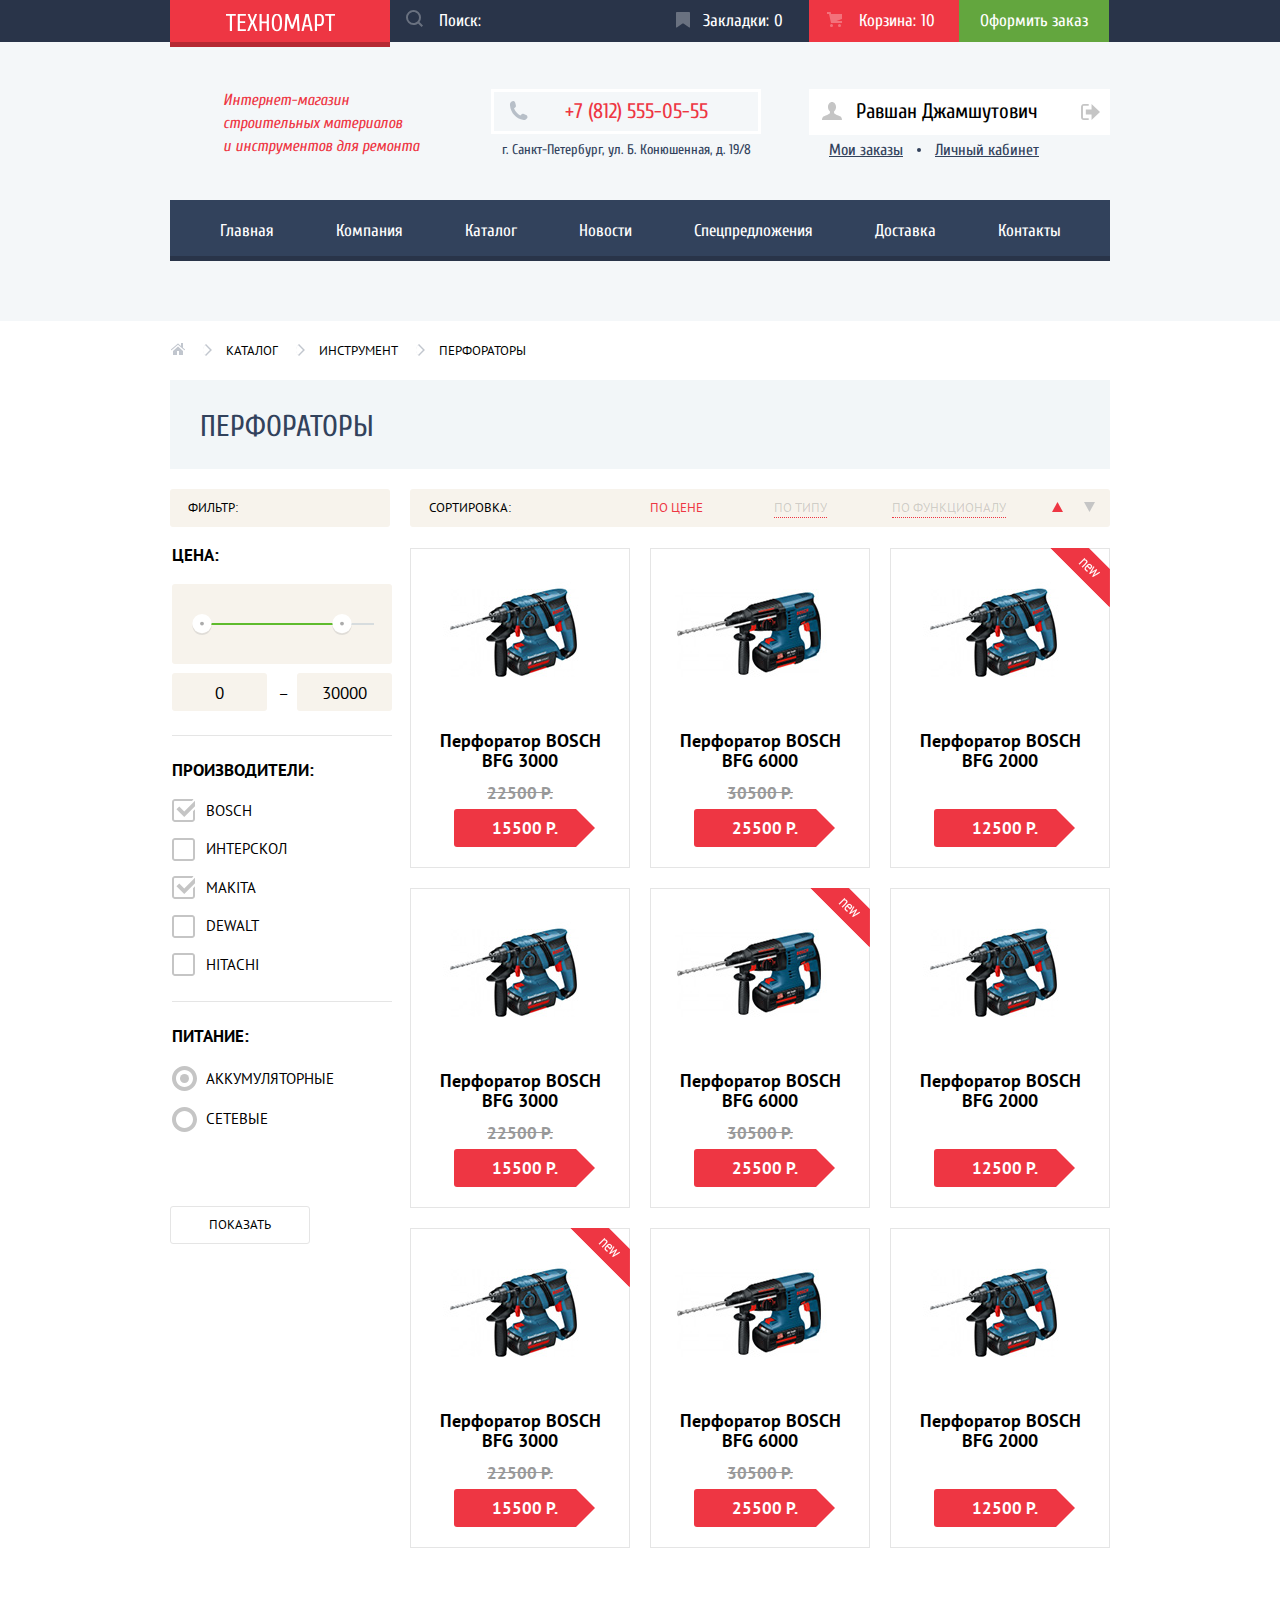
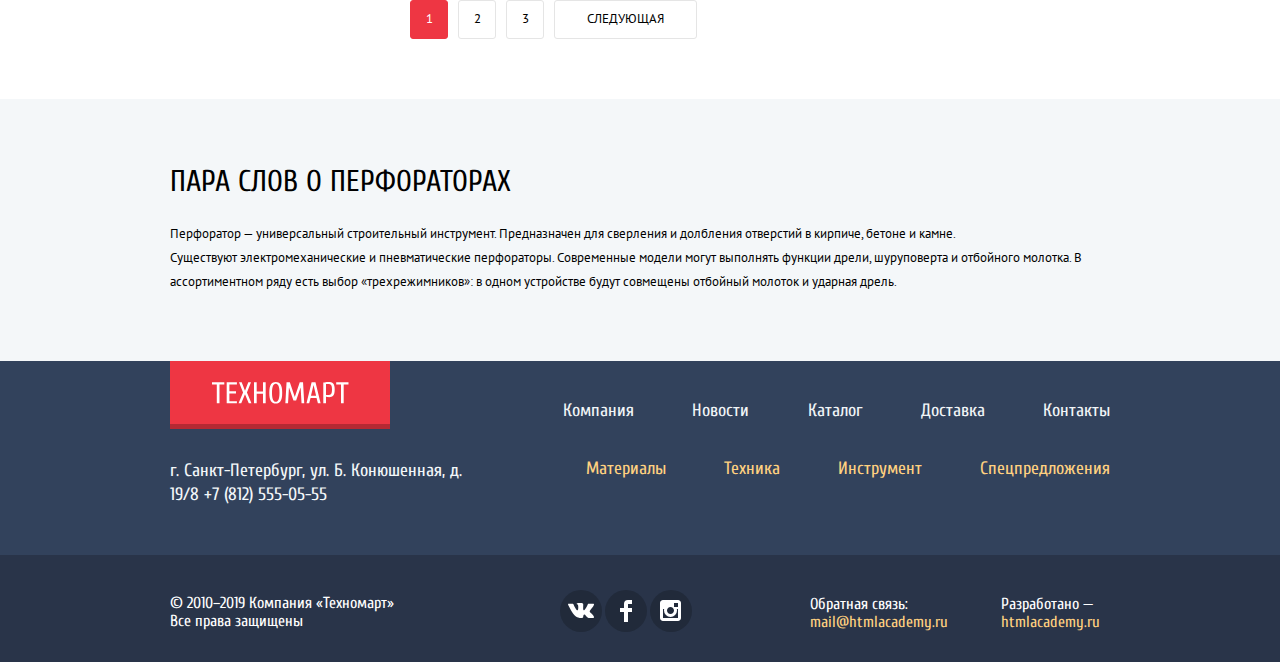
==== commit f23667c3: "Переполнение контентом" ====
--- a/catalog.html
+++ b/catalog.html
@@ -3,8 +3,7 @@
   <head>
     <meta charset="UTF-8">
     <title>Техномарт | Каталог | Инструмент | Перфораторы</title>
-    <link href="https://fonts.googleapis.com/css?family=Cuprum:400,400i,700&display=swap&subset=cyrillic" rel="stylesheet">
-    <link href="https://fonts.googleapis.com/css?family=PT+Sans:400,700&display=swap&subset=cyrillic" rel="stylesheet">
+    <link href="css/fonts.css" rel="stylesheet">
     <link href="css/normalize.css" rel="stylesheet">
     <link href="css/style.css" rel="stylesheet">
   </head>
@@ -715,7 +714,7 @@
             <li>
               <span>
                 Обратная связь:<br>
-                <a href="#">
+                <a href="mailto:mail@htmlacademy.ru">
                   mail@htmlacademy.ru
                 </a>
               </span>
--- a/css/fonts.css
+++ b/css/fonts.css
@@ -0,0 +1 @@
+@import url('https://fonts.googleapis.com/css?family=Cuprum:400,400i,700|PT+Sans:400,700&display=swap&subset=cyrillic');
--- a/css/style.css
+++ b/css/style.css
@@ -1,6 +1,6 @@
 html {
+  box-sizing: border-box;
   min-width: 960px;
-  box-sizing: border-box;
 }
 
 *, *::before, *::after {
@@ -9,10 +9,10 @@
 
 /* -------------------------body------------------------- */
 body {
+  color: #000000;
+  font-family: 'Cuprum', Arial, sans-serif;
   margin: 0;
   padding: 0;
-  font-family: 'Cuprum', Arial, sans-serif;
-  color: #000000;
 }
 
 a {
@@ -27,16 +27,16 @@
 .visually-hidden:not(:focus):not(:active),
 input[type="checkbox"].visually-hidden,
 input[type="radio"].visually-hidden {
-  position: absolute;
-  width: 1px;
+  border: 0;
+  clip: rect(0 0 0 0);
+  clip-path: inset(100%);
   height: 1px;
   margin: -1px;
-  border: 0;
+  overflow: hidden;
   padding: 0;
+  position: absolute;
   white-space: nowrap;
-  clip-path: inset(100%);
-  clip: rect(0 0 0 0);
-  overflow: hidden;
+  width: 1px;
 }
 
 .none-class {
@@ -73,51 +73,59 @@
 }
 
 .wrapper {
-  width: 960px;
+  margin: 0 auto;
   padding-left: 10px;
   padding-right: 10px;
-  margin: 0 auto;
+  width: 960px;
 }
 
 .super-button {
-  padding: 10px 0px;
-  margin: auto 0px;
+  background-color: #ee3643;
+  border-radius: 3px;
   border-width: 0px;
+  color: #ffffff;
+  cursor: pointer;
   display: inline-flex;
-  background-color: #ee3643;
   font-size: 14px;
   line-height: 1.29;
+  margin: auto 0px;
+  padding: 10px 0px;
+  text-align: center;
   text-transform: uppercase;
+}
+
+.super-button:hover {
+  background-color: #ca2c37;
+}
+
+.super-button:focus {
+  background-color: #ca2c37;
+}
+
+.super-button:active {
+  background-color: #ba2732;
+}
+
+.another-super-button {
+  background-color: rgba(0, 0, 0, 0.1);
   border-radius: 3px;
-  text-align: center;
+  border-width: 0px;
   color: #ffffff;
   cursor: pointer;
-}
-
-.super-button:hover {
-  background-color: #ca2c37;
-}
-
-.super-button:active {
-  background-color: #ba2732;
-}
-
-.another-super-button {
-  padding: 10px 0px;
-  margin: auto 0px;
-  border-width: 0px;
   display: inline-flex;
-  background-color: rgba(0, 0, 0, 0.1);
   font-size: 14px;
   line-height: 1.29;
+  margin: auto 0px;
+  padding: 10px 0px;
+  text-align: center;
   text-transform: uppercase;
-  border-radius: 3px;
-  text-align: center;
-  color: #ffffff;
-  cursor: pointer;
 }
 
 .another-super-button:hover {
+  background-color: rgba(0, 0, 0, 0.2);
+}
+
+.another-super-button:focus {
   background-color: rgba(0, 0, 0, 0.2);
 }
 
@@ -137,18 +145,18 @@
 
 /* -------------------------header-top-area------------------------- */
 .header-top-area {
-  width: 100%;
-  margin-bottom: 47px;
   background-color: #293449;
   color: #ffffff;
+  font-size: 17px;
   line-height: 1.06;
-  font-size: 17px;
+  margin-bottom: 47px;
+  width: 100%;
 }
 
 .header-top-area-centering {
+  display: flex;
+  flex-wrap: wrap;
   position: relative;
-  display: flex;
-  flex-wrap: wrap;
 }
 
 .header-top-area a {
@@ -157,20 +165,20 @@
 
 /* ===================== header-site-logo ===================== */
 .header-site-logo {
-  display: flex;
-  width: 220px;
+  background-color: #ee3643;
+  box-shadow: inset 0px -5px 0 0 rgba(0, 0, 0, 0.24);
+  display: flex;
   height: 47px;
-  box-shadow: inset 0px -5px 0 0 rgba(0, 0, 0, 0.24);
-  background-color: #ee3643;
+  left: 10px;
   position: absolute;
   top: 0px;
-  left: 10px;
+  width: 220px;
 }
 
 .header-site-logo img {
-  width: 109px;
   height: 19px;
   margin: 13px auto;
+  width: 109px;
 }
 /* ===================== */
 
@@ -183,17 +191,17 @@
 }
 
 .search-button {
-  width: 49px;
   background-color: rgba(0, 0, 0, 0);
   border-color: rgba(0, 0, 0, 0);
+  width: 49px;
 }
 
 .search-input {
+  color: #ffffff;
+  background-color: #293449;
+  border-width: 0;
+  padding: 9px 0;
   width: 220px;
-  border-width: 0;
-  background-color: #293449;
-  padding: 9px 0;
-  color: #ffffff;
 }
 
 .search-icon {
@@ -207,17 +215,18 @@
 }
 
 .search-input::-webkit-input-placeholder {
+  color: #ffffff;
   font-size: 17px;
+}
+
+.search-input:-ms-input-placeholder {
   color: #ffffff;
-}
-
-.search-input:-ms-input-placeholder {
   font-size: 17px;
+}
+
+.search-input::placeholder {
   color: #ffffff;
-}
-.search-input::placeholder {
   font-size: 17px;
-  color: #ffffff;
 }
 /* ++++++++++++++++++++++++++ */
 
@@ -251,10 +260,10 @@
 }
 
 .search-input:focus {
+  color: #000000;
   background-color: #ffffff;
   font-size: 17px;
   line-height: 1.06;
-  color: #000000;
 }
 /* ============================ */
 
@@ -266,33 +275,33 @@
 
 .user-iteraction-list a {
   display: flex;
+  padding: 11.5px 0px 12.5px;
   width: 150px;
-  padding: 11.5px 0px 12.5px;
 }
 
 .bookmark-text {
-  text-align: left;
   margin-left: 13px;
   margin-right: 5px;
+  text-align: left;
 }
 
 .bookmark-icon {
+  fill: rgba(255, 255, 255, 0.3);
+  height: 16px;
   margin-left: 17px;
   width: 14px;
-  height: 16px;
-  fill: rgba(255, 255, 255, 0.3);
 }
 
 .cart-text {
-  text-align: left;
   margin-left: 17px;
   margin-right: 5px;
+  text-align: left;
 }
 
 .cart-icon {
+  fill: rgba(255, 255, 255, 0.3);
+  height: 15px;
   width: 15px;
-  height: 15px;
-  fill: rgba(255, 255, 255, 0.3);
 }
 
 .cart-link .cart-icon {
@@ -300,8 +309,8 @@
 }
 
 .checkout-iteraction-link {
+  background-color: #63a63e;
   justify-content: center;
-  background-color: #63a63e;
 }
 
 .bookmark-link:hover .bookmark-icon {
@@ -314,6 +323,11 @@
 
 .bookmark-link:hover,
 .cart-link:hover {
+  background-color: #212a3a;
+}
+
+.bookmark-link:focus,
+.cart-link:focus {
   background-color: #212a3a;
 }
 
@@ -335,11 +349,19 @@
   background-color: #ca2c37;
 }
 
+.header-site-logo:focus {
+  background-color: #ca2c37;
+}
+
 .header-site-logo:active {
   background-color: #ba2732;
 }
 
 .checkout-iteraction-link:hover {
+  background-color: #5fbb2d;
+}
+
+.checkout-iteraction-link:focus {
   background-color: #5fbb2d;
 }
 
@@ -354,54 +376,54 @@
   display: flex;
   flex-wrap: wrap;
   justify-content: space-between;
-  margin-bottom: 42px;
+  margin-bottom: 38px;
 }
 
 .header-middle-area h1 {
+  color: #ee3643;
   font-size: 16px;
   font-style: italic;
   font-weight: 400;
   line-height: 1.44;
-  color: #ee3643;
   margin: 0px 0px 0px 53px;
   white-space: pre-wrap;
   width: 197px;
 }
 
 .header-contacts {
-  margin: 0px auto 0px 71px;
   display: flex;
   flex-wrap: wrap;
   flex-direction: column;
   justify-content: flex-start;
+  margin: 0px auto 0px 71px;
 }
 
 .header-phone {
+  border: solid 3px #ffffff;
+  display: flex;
+  margin-bottom: 4px;
   width: 270px;
-  border: solid 3px #ffffff;
-  margin-bottom: 4px;
-  display: flex;
 }
 
 .phone-icon {
+  cursor: pointer;
+  flex-shrink: 0;
+  height: 19px;
+  margin: 9px 37px 11px 15px;
   width: 19px;
-  height: 19px;
-  margin: 9px 40px 11px 15px;
-  flex-shrink: 0;
-  cursor: pointer;
 }
 
 .phone-number {
+  color: #ee3643;
   font-size: 21px;
   line-height: 1;
-  color: #ee3643;
   margin: 9px auto auto 0px;
 }
 
 .header-phone span {
+  color: #32425c;
   font-size: 14px;
   line-height: 1.71;
-  color: #32425c;
 }
 
 .sign-in-up-list li {
@@ -409,10 +431,10 @@
 }
 
 .sign-in-up-list a {
+  color: #000000;
+  background-color: #ffffff;
   font-size: 21px;
   line-height: 1;
-  color: #000000;
-  background-color: #ffffff;
   margin-left: 10px;
 }
 
@@ -420,15 +442,19 @@
   color: #ee3643;
 }
 
+.sign-in-up-list a:focus {
+  color: #ee3643;
+}
+
 .sign-in-up-list a:active {
   color: rgba(0, 0, 0, 0.3);
 }
 
 .header-phone-address {
+  color: #32425c;
   font-size: 14px;
   line-height: 1.71;
   text-align: center;
-  color: #32425c;
 }
 
 .sign-in-up-list {
@@ -444,16 +470,20 @@
 }
 
 .login-icon {
-  width: 20px;
+  fill: #c5c5c5;
   height: 17px;
   margin: 14px;
-  fill: #c5c5c5;
+  width: 20px;
 }
 
 .sign-in-link:hover .login-icon {
   fill: #36415a;
 }
 
+.sign-in-link:focus .login-icon {
+  fill: #36415a;
+}
+
 .sign-in-link:active .login-icon {
   fill: #c5c5c5;
 }
@@ -468,26 +498,30 @@
 
 /* -------------------------header-nav------------------------- */
 .header-nav {
+  color: #ffffff;
   background-color: #32425c;
+  box-shadow: inset 0px -5px 0 0 #293449;
+}
+
+.header-nav-list {
+  display: flex;
+  flex-wrap: wrap;
+  justify-content: center;
+}
+
+.header-nav a {
   color: #ffffff;
-  box-shadow: inset 0px -5px 0 0 #293449;
-}
-
-.header-nav-list {
-  display: flex;
-  flex-wrap: wrap;
-  justify-content: center;
-}
-
-.header-nav a {
+  display: block;
   font-size: 17px;
   line-height: 1;
-  color: #ffffff;
-  display: block;
   padding: 22px 31px;
 }
 
 .header-nav-list a:hover {
+  background-color: #293449;
+}
+
+.header-nav-list a:focus {
   background-color: #293449;
 }
 
@@ -502,10 +536,10 @@
 
 /* -------------------------main index------------------------- */
 .index-main {
+  background-color: #ffffff;
+  padding-bottom: 86px;
   padding-top: 59px;
-  padding-bottom: 86px;
   width: 100%;
-  background-color: #ffffff;
 }
 
 /* -------------------------main index promo------------------------- */
@@ -520,15 +554,15 @@
 }
 
 .promo-item {
+  display: flex;
+  flex-direction: column;
+  flex-wrap: wrap;
+  height: 123px;
+  margin-bottom: 20px;
+  margin-left: 20px;
+  overflow: hidden;
+  position: relative;
   width: 300px;
-  height: 123px;
-  margin-left: 20px;
-  margin-bottom: 20px;
-  overflow: hidden;
-  display: flex;
-  flex-direction: column;
-  flex-wrap: wrap;
-  position: relative;
 }
 
 .section-bottom {
@@ -544,17 +578,17 @@
 /* ========================slider======================== */
 .slider {
   display: flex;
-  width: 620px;
   height: 266px;
   overflow: hidden;
+  width: 620px;
 }
 
 .slider-item {
   background-color: #6e5501;
-  min-width: 100%;
   display: flex;
   flex-direction: column;
   justify-content: stretch;
+  min-width: 100%;
 }
 
 .slider-item:nth-of-type(1) {
@@ -572,10 +606,10 @@
 
 .slider-top h3 {
   font-size: 36px;
-  text-transform: uppercase;
   font-weight: bold;
   line-height: 1;
   margin: 22px 25px 4px;
+  text-transform: uppercase;
 }
 
 .slider-top b {
@@ -592,9 +626,9 @@
 
 .to-left,
 .to-right {
-  width: 22px;
   height: 40px;
   margin-top: 29px;
+  width: 22px;
 }
 
 .to-left {
@@ -606,7 +640,7 @@
 .to-right {
   background-image: url("../img/icon-right.svg");
   background-repeat: no-repeat;
-  margin-right: 25px;
+  margin-right: 21px;
 }
 
 .slider-bottom {
@@ -614,9 +648,9 @@
 }
 
 .slider-bottom a {
+  margin: 52px 75px auto 25px;
   padding-left: 49px;
   padding-right: 45px;
-  margin: 52px 75px auto 25px;
 }
 
 .radio-list {
@@ -624,13 +658,13 @@
 }
 
 .radio-button-like {
-  width: 10px;
-  height: 10px;
   background-color: #ffffff;
   border-radius: 50%;
+  height: 10px;
+  margin-bottom: 17px;
   margin-top: auto;
-  margin-bottom: 17px;
   position: relative;
+  width: 10px;
 }
 
 .radio-button-like:nth-of-type(1) {
@@ -642,25 +676,25 @@
 }
 
 .slider-item:nth-of-type(1) .radio-button-like:nth-of-type(1)::before {
-  position: absolute;
   content: "";
-  width: 6px;
-  height: 6px;
   background-color: #ee3643;
   border-radius: 50%;
   bottom: 2px;
+  height: 6px;
   left: 2px;
+  position: absolute;
+  width: 6px;
 }
 
 .slider-item:nth-of-type(2) .radio-button-like:nth-of-type(2)::before {
-  position: absolute;
   content: "";
-  width: 6px;
-  height: 6px;
   background-color: #ee3643;
   border-radius: 50%;
   bottom: 2px;
+  height: 6px;
   left: 2px;
+  position: absolute;
+  width: 6px;
 }
 /* ======================== */
 
@@ -689,11 +723,11 @@
 .machinery h3,
 .discounts h3,
 .delivery h3 {
+  color: #ffffff;
   font-size: 24px;
   font-weight: bold;
   line-height: 1.25;
-  color: #ffffff;
-  margin: 26px auto auto 23px;
+  margin: 21px auto auto 23px;
 }
 
 .materials a,
@@ -754,10 +788,10 @@
 .machinery h3,
 .discounts h3,
 .delivery h3 {
+  color: #ffffff;
   font-size: 24px;
   font-weight: bold;
   line-height: 1.25;
-  color: #ffffff;
   margin: 26px auto auto 23px;
 }
 
@@ -771,38 +805,36 @@
 
 /* -------------------------main (index) tipical-block, popular-products-block------------------------- */
 .tipical-background {
-  display: flex;
+  align-content: flex-start;
+  background-color: #f9f5f0;
+  display: flex;
+  flex-wrap: wrap;
   justify-content: space-between;
-  align-content: flex-start;
   margin: 0px 0px 21px 0px;
   padding: 1px;
   width: 100%;
-  background-color: #f9f5f0;
-
 }
 
 .tipical-h2 {
+  color: #32425c;
   display: block;
+  font-size: 30px;
+  font-weight: normal;
+  line-height: 1;
   margin: 31px 30px 26px;
-  font-size: 30px;
   text-transform: uppercase;
-  line-height: 1;
-  color: #32425c;
-  font-weight: normal;
 }
 
 .popular-products-link {
+  margin: 24.5px 24px 24.5px 0px;
   padding-left: 55px;
   padding-right: 55px;
+}
+
+.popular-manufacturers-link {
   margin: 24.5px 24px 24.5px 0px;
-  /* margin-right: 24px; */
-}
-
-.popular-manufacturers-link {
   padding-left: 69px;
   padding-right: 70px;
-  margin: 24.5px 24px 24.5px 0px;
-  /* margin-right: 24px; */
 }
 
 /* -------------------------main (index) manufacturers-list------------------------- */
@@ -811,28 +843,32 @@
 }
 
 .manufacturers-list {
+  display: flex;
+  flex-wrap: wrap;
+  justify-content: flex-start;
   margin-left: -20px;
-  display: flex;
-  flex-wrap: wrap;
-  justify-content: flex-start;
 }
 
 .manufacturers-link {
+  border: solid 1px #eaeaea;
   display: block;
-  width: 220px;
   height: 145px;
   margin: 0px 0px 20px 20px;
-  border: solid 1px #eaeaea;
   position: relative;
+  width: 220px;
 }
 
 .manufacturers-link:hover {
   box-shadow: 0px 10px 25px 0 rgba(41, 52, 73, 0.5);
 }
 
+.manufacturers-link:focus {
+  box-shadow: 0px 10px 25px 0 rgba(41, 52, 73, 0.5);
+}
+
 .manufacturers-link:active {
+  box-shadow: 0px 4px 10px 0 rgba(41, 52, 73, 0.5);
   opacity: 0.3;
-  box-shadow: 0px 4px 10px 0 rgba(41, 52, 73, 0.5);
 }
 
 .manufacturers-link img {
@@ -840,61 +876,61 @@
 }
 
 .manufacturers-item:nth-child(1) img {
+  left: 47px;
   top: 53px;
-  left: 47px;
 }
 
 .manufacturers-item:nth-child(2) img {
+  left: 48px;
   top: 50px;
+}
+
+.manufacturers-item:nth-child(3) img {
+  left: 37px;
+  top: 48px;
+}
+
+.manufacturers-item:nth-child(4) img {
+  left: 9px;
+  top: 21px;
+}
+
+.manufacturers-item:nth-child(5) img {
+  left: 28px;
+  top: 58px;
+}
+
+.manufacturers-item:nth-child(6) img {
   left: 48px;
-}
-
-.manufacturers-item:nth-child(3) img {
-  top: 48px;
-  left: 37px;
-}
-
-.manufacturers-item:nth-child(4) img {
-  top: 21px;
-  left: 9px;
-}
-
-.manufacturers-item:nth-child(5) img {
-  top: 58px;
-  left: 28px;
-}
-
-.manufacturers-item:nth-child(6) img {
   top: 35px;
-  left: 48px;
 }
 
 .manufacturers-item:nth-child(7) img {
+  left: 35px;
   top: 23px;
-  left: 35px;
 }
 
 .manufacturers-item:nth-child(8) img {
+  left: 10px;
   top: 34px;
-  left: 10px;
 }
 
 /* -------------------------main (index) services------------------------- */
 .services {
-  width: 100%;
   background-color: #f4f7f9;
   overflow: hidden;
+  width: 100%;
 }
 
 .services-container {
-  display: flex;
-  flex-wrap: wrap;
   align-content: flex-start;
+  display: flex;
+  flex-wrap: wrap;
 }
 
 .services-title {
+  margin-bottom: 68px;
   width: 100%;
-  margin-bottom: 68px;
 }
 
 .services h2,
@@ -909,187 +945,196 @@
 }
 
 .services h2 {
+  color: #000000;
+  font-size: 30px;
+  font-weight: normal;
+  line-height: 1;
+  margin-top: 65px;
+  text-transform: uppercase;
+}
+
+.services-title p {
+  display: block;
+  margin-top: 26px;
+  width: 398px;
+}
+
+.services p {
+  color: #000000;
+  display: block;
+  font-family: "PT Sans", Arial, sans-serif;
+  font-size: 13px;
+  line-height: 1.85;
+  margin: 0px;
+  padding: 0px;
+}
+
+.services-menu-list {
+  position: relative;
+  width: 240px;
+}
+
+.services-menu-list::after {
+  background-image: url("../img/shadow.png");
+  background-repeat: no-repeat;
+  content: "";
+  height: 279px;
+  position: absolute;
+  right: 0px;
+  top: -48px;
+  width: 10px;
+}
+
+.services-menu-list,
+.services-sliders {
+  margin-bottom: 99px;
+}
+
+.services-menu-link {
+  background-color: #32425c;
+  border-width: 0px;
+  box-shadow: 0px 1px 0 0 #293449, inset 0px 1px 0 0 #405069;
+  color: #ffffff;
+  cursor: pointer;
+  display: inline-flex;
+  flex-wrap: wrap;
+  font-size: 21px;
+  font-weight: bold;
+  line-height: 1.43;
+  overflow: hidden;
+  padding: 15px 0px 17px 22px;
+  width: 240px;
+}
+
+.services-menu-link:hover {
+  background-color: #293449;
+}
+
+.services-menu-link:focus {
+  background-color: #293449;
+}
+
+.services-menu-item:nth-child(1) .services-menu-link {
+  padding-right: 139.3px;
+}
+
+.services-menu-item:nth-child(2) .services-menu-link {
+  padding-right: 140.5px;
+}
+
+.services-menu-item:nth-child(3) .services-menu-link {
+  padding-right: 157.3px;
+}
+
+.services-menu-item button.active-service {
+  background-color: #ffffff;
+  box-shadow: 0px 1px 0 0 #ffffff, inset 0px 1px 0 0 #ffffff;
+  color: #32425c;
+}
+
+.services-sliders {
+  display: none;
+  position: relative;
+  width: 700px;
+}
+
+article.block-class {
+  display: block;
+}
+
+.services-sliders h3 {
+  color: #32425c;
+  font-size: 36px;
+  font-weight: normal;
+  line-height: 1;
+  margin: 0px 10px 26px 80px;
+}
+
+.services-sliders p {
+  display: block;
+  margin: 0px 0px 0px 80px;
+}
+
+/* -------------------------main (index) services-slider-first-------------------------- */
+.services-slider-first p {
+  width: 275px;
+}
+
+.services-slider-first::after {
+  background-image: url("../img/delivery.png");
+  background-repeat: no-repeat;
+  background-size: 468px;
+  content: "";
+  height: 261px;
+  position: absolute;
+  right: 0px;
+  top: 24px;
+  width: 468px;
+}
+
+/* -------------------------main (index) services-slider-second-------------------------- */
+.services-slider-second p {
+  width: 377px;
+}
+
+.services-slider-second::after {
+  background-image: url("../img/guarantee.png");
+  background-repeat: no-repeat;
+  background-size: 389px;
+  content: "";
+  height: 283px;
+  position: absolute;
+  right: -5px;
+  top: 0px;
+  width: 389px;
+}
+
+/* -------------------------main (index) services-slider-third-------------------------- */
+.services-slider-third p {
+  width: 279px;
+}
+
+.services-slider-third::after {
+  background-image: url("../img/credit.png");
+  background-repeat: no-repeat;
+  background-size: 465px;
+  content: "";
+  height: 285px;
+  position: absolute;
+  right: -10px;
+  top: 0px;
+  width: 465px;
+}
+
+.credit-link {
+  margin-left: 80px;
+  margin-top: 25px;
+  padding-left: 44px;
+  padding-right: 44px;
+}
+
+/* -------------------------main (index) about-company, main-contacts------------------------- */
+.about-company h2,
+.main-contacts h2 {
+  color: #000000;
   font-size: 30px;
   font-weight: normal;
   line-height: 1;
   text-transform: uppercase;
+}
+
+.about-company-discription,
+.main-contacts span {
   color: #000000;
-  margin-top: 68px;
-}
-
-.services-title p {
-  display: block;
-  margin-top: 26px;
-  width: 398px;
-}
-
-.services p {
-  display: block;
-  margin: 0px;
-  padding: 0px;
   font-family: "PT Sans", Arial, sans-serif;
   font-size: 13px;
   line-height: 1.85;
+}
+
+.partners-list {
   color: #000000;
-}
-
-.services-menu-list {
-  width: 240px;
-  position: relative;
-}
-
-.services-menu-list::after {
-  content: "";
-  position: absolute;
-  width: 10px;
-  height: 279px;
-  background-image: url("../img/shadow.png");
-  background-repeat: no-repeat;
-  top: -48px;
-  right: 0px;
-}
-
-.services-menu-list,
-.services-sliders {
-  margin-bottom: 99px;
-}
-
-.services-menu-link {
-  border-width: 0px;
-  display: inline-flex;
-  flex-wrap: wrap;
-  width: 240px;
-  overflow: hidden;
-  font-size: 21px;
-  font-weight: bold;
-  line-height: 1.43;
-  color: #ffffff;
-  box-shadow: 0px 1px 0 0 #293449, inset 0px 1px 0 0 #405069;
-  background-color: #32425c;
-  padding: 15px 0px 15px 22px;
-  cursor: pointer;
-}
-
-.services-menu-link:hover {
-  background-color: #293449;
-}
-
-.services-menu-item:nth-child(1) .services-menu-link {
-  padding-right: 139.3px;
-}
-
-.services-menu-item:nth-child(2) .services-menu-link {
-  padding-right: 140.5px;
-}
-
-.services-menu-item:nth-child(3) .services-menu-link {
-  padding-right: 157.3px;
-}
-
-.services-menu-item button.active-service {
-  color: #32425c;
-  box-shadow: 0px 1px 0 0 #ffffff, inset 0px 1px 0 0 #ffffff;
-  background-color: #ffffff;
-}
-
-.services-sliders {
-  width: 700px;
-  position: relative;
-}
-
-.services-sliders h3 {
-  font-size: 36px;
-  font-weight: normal;
-  line-height: 1;
-  color: #32425c;
-  margin: 0px 10px 26px 80px;
-}
-
-.services-sliders p {
-  display: block;
-  margin: 0px 0px 0px 80px;
-}
-
-/* -------------------------main (index) services-slider-first-------------------------- */
-.services-slider-first p {
-  width: 275px;
-}
-
-.services-slider-first::after {
-  content: "";
-  position: absolute;
-  background-size: 468px;
-  width: 468px;
-  height: 261px;
-  background-image: url("../img/delivery.png");
-  background-repeat: no-repeat;
-  top: 21px;
-  right: 0px;
-}
-
-/* -------------------------main (index) services-slider-second-------------------------- */
-.services-slider-second p {
-  width: 377px;
-}
-
-.services-slider-second::after {
-  content: "";
-  position: absolute;
-  background-size: 389px;
-  width: 389px;
-  height: 283px;
-  background-image: url("../img/guarantee.png");
-  background-repeat: no-repeat;
-  top: 0px;
-  right: 0px;
-}
-
-/* -------------------------main (index) services-slider-third-------------------------- */
-.services-slider-third p {
-  width: 279px;
-}
-
-.services-slider-third::after {
-  content: "";
-  position: absolute;
-  background-size: 465px;
-  width: 465px;
-  height: 285px;
-  background-image: url("../img/credit.png");
-  background-repeat: no-repeat;
-  top: 0px;
-  right: 0px;
-}
-
-.credit-link {
-  padding-left: 44px;
-  padding-right: 44px;
-  margin-left: 80px;
-  margin-top: 25px;
-}
-
-/* -------------------------main (index) about-company, main-contacts------------------------- */
-.about-company h2,
-.main-contacts h2 {
-  font-size: 30px;
-  line-height: 1;
-  color: #000000;
-  text-transform: uppercase;
-  font-weight: normal;
-}
-
-.about-company-discription,
-.main-contacts span {
-  font-family: "PT Sans", Arial, sans-serif;
-  font-size: 13px;
-  line-height: 1.85;
-  color: #000000;
-}
-
-.partners-list {
   font-size: 18px;
   line-height: 1.11;
-  color: #000000;
 }
 
 .company-contacts-wrapper {
@@ -1098,32 +1143,33 @@
 }
 
 .about-company {
+  align-items: flex-start;
   display: flex;
   flex-direction: column;
+}
+
+.company-contacts-wrapper h2 {
+  margin-bottom: 25px;
+  margin-top: 80px;
+}
+
+.main-contacts {
   align-items: flex-start;
-}
-
-.company-contacts-wrapper h2 {
-  margin-bottom: 38px;
-}
-
-.main-contacts {
-  display: flex;
-  flex-wrap: wrap;
+  display: flex;
   flex-direction: column;
-  align-items: flex-start;
+  flex-wrap: wrap;
 }
 
 .contacts-text {
   display: block;
+  margin-bottom: 31px;
   width: 180px;
-  margin-bottom: 36px;
 }
 
 .map-google-link {
+  height: 158px;
+  margin-bottom: 40px;
   width: 300px;
-  height: 158px;
-  margin-bottom: 43px;
 }
 
 .about-company-discription {
@@ -1133,7 +1179,7 @@
 
 .about-company-discription span {
   display: block;
-  margin-bottom: 26px;
+  margin-bottom: 23px;
 }
 
 .about-company-discription span:first-child {
@@ -1145,32 +1191,35 @@
 }
 
 .partners-list li:last-of-type {
+  margin-bottom: 34px;
   padding-bottom: 0px;
-  margin-bottom: 34px;
 }
 
 .partners-list li {
+  padding-bottom: 21px;
   padding-left: 36px;
-  padding-bottom: 23px;
   position: relative;
 }
 
 .partners-list li::before {
+  background-color: #ee3643;
   content: "";
+  height: 2px;
+  left: 0px;
   position: absolute;
+  top: 8px;
   width: 25px;
-  height: 2px;
-  background-color: #ee3643;
-  top: 8px;
-  left: 0px;
 }
 
 .about-company-button {
+  margin-top: 2px;
   padding-left: 41px;
   padding-right: 40px;
 }
 
 .find-us-btn {
+  margin-bottom: 0px;
+  margin-top: 0px;
   padding-left: 63px;
   padding-right: 59px;
 }
@@ -1182,10 +1231,16 @@
   text-decoration: underline;
 }
 
+.footer-nav-top a:focus,
+.footer-nav-bottom a:focus,
+.developers-contacts-list a:focus {
+  text-decoration: underline;
+}
+
 .footer {
+  display: flex;
+  flex-direction: column;
   width: 100%;
-  display: flex;
-  flex-direction: column;
 }
 
 /* -------------------------footer-top (footer-nav-top, footer-nav-bottom) ------------------------- */
@@ -1195,30 +1250,30 @@
 }
 
 .footer-nav-top a {
+  color: #f1f5f7;
   font-size: 18px;
   line-height: 1.33;
-  color: #f1f5f7;
 }
 
 .footer-nav-bottom a {
+  color: #ffd180;
   font-size: 18px;
   line-height: 1.33;
-  color: #ffd180;
 }
 
 .footer-adress {
+  color: #f3f7f9;
   font-size: 18px;
   line-height: 1.33;
+  margin-bottom: 48px;
+  margin-top: 26px;
+  width: 323px;
+}
+
+.footer-phone {
   color: #f3f7f9;
-  width: 323px;
-  margin-top: 32px;
-  margin-bottom: 53px;
-}
-
-.footer-phone {
   font-size: 18px;
   line-height: 1.33;
-  color: #f3f7f9;
   text-decoration: none;
 }
 
@@ -1239,24 +1294,24 @@
 }
 
 .footer-nav-top ul{
+  display: flex;
+  justify-content: space-between;
   width: 547px;
+}
+
+.footer-nav-top {
+  margin-top: 38px;
+}
+
+.footer-nav-bottom ul{
   display: flex;
   justify-content: space-between;
-}
-
-.footer-nav-top {
-  margin-top: 42px;
-}
-
-.footer-nav-bottom ul{
   width: 524px;
-  display: flex;
-  justify-content: space-between;
 }
 
 .footer-nav-bottom {
-  margin-top: 32px;
-  margin-bottom: 76px;
+  margin-bottom: 62px;
+  margin-top: 24px;
 }
 
 /* -------------------------footer-bottom------------------------- */
@@ -1266,12 +1321,12 @@
 }
 
 .copyright {
+  color: #ffffff;
   font-size: 16px;
   line-height: 1.13;
-  color: #ffffff;
+  margin-right: 160px;
+  margin-top: 39px;
   width: 230px;
-  margin-top: 39px;
-  margin-right: 160px;
 }
 
 .social-web-list a {
@@ -1279,13 +1334,13 @@
 }
 
 .developers-contacts-list {
+  color: #ffffff;
+  display: flex;
   font-size: 16px;
   line-height: 1.13;
-  color: #ffffff;
-  display: flex;
   margin-left: auto;
+  margin-right: 10px;
   margin-top: 40px;
-  margin-right: 10px;
 }
 
 .developers-contacts-list li {
@@ -1310,8 +1365,8 @@
 .social-web-list {
   display: flex;
   flex-wrap: wrap;
+  margin-top: 35px;
   min-width: 132px;
-  margin-top: 35px;
 }
 
 .social-web-link {
@@ -1328,6 +1383,10 @@
   background-color: #ee3643;
 }
 
+.social-web-link:focus {
+  background-color: #ee3643;
+}
+
 .social-web-link:active {
   background-color: #ee3643;
 }
@@ -1341,35 +1400,39 @@
 }
 
 .vk-icon {
+  left: 8px;
   top: 13px;
-  left: 8px;
 }
 
 .fb-icon {
+  left: 15px;
   top: 10px;
-  left: 15px;
 }
 
 .insta-icon {
+  left: 10px;
   top: 10px;
-  left: 10px;
 }
 
 /* -------------------------header-catalog (top, middle, nav)------------------------- */
 .signed-user a {
+  color: #000000;
   font-size: 21px;
   line-height: 1;
-  color: #000000;
 }
 
 .user-link-list a {
+  color: #32425c;
   font-size: 16px;
   line-height: 1.13;
-  color: #32425c;
   text-decoration: underline;
 }
 
 .user-link-list a:hover {
+  color: #ee3643;
+}
+
+.user-link-list a:focus {
   color: #ee3643;
 }
 
@@ -1381,8 +1444,8 @@
 .user-link-list {
   display: flex;
   flex-wrap: wrap;
-  margin-top: 10px;
   margin-right: 71px;
+  margin-top: 6px;
 }
 
 .user-link-item:not(:first-of-type) {
@@ -1391,14 +1454,14 @@
 }
 
 .user-link-item:not(:first-of-type)::before {
-  content: "";
-  width: 4px;
-  height: 4px;
   background-color: #32425c;
   border-radius: 50%;
+  content: "";
+  height: 4px;
+  left: -18px;
   position: absolute;
-  left: -18px;
   top: 7px;
+  width: 4px;
 }
 
 /* -------------------------header-top-area (catalog)------------------------- */
@@ -1410,27 +1473,31 @@
   background-color: #ca2c37;
 }
 
+.added-content-item:focus {
+  background-color: #ca2c37;
+}
+
 .added-content-item:active {
   background-color: #ba2732;
 }
 
 /* -------------------------header-middle-area (catalog)------------------------- */
 .title-like-h1 {
+  color: #ee3643;
   font-size: 16px;
   font-style: italic;
   font-weight: 400;
   line-height: 1.44;
-  color: #ee3643;
   margin: 0px 0px 0px 53px;
   white-space: pre-wrap;
   width: 197px;
 }
 
 .signed {
-  display: flex;
-  flex-wrap: wrap;
+  align-items: flex-end;
+  display: flex;
   flex-direction: column;
-  align-items: flex-end;
+  flex-wrap: wrap;
 }
 .signed-user {
   background-color: #ffffff;
@@ -1439,24 +1506,32 @@
 }
 
 .signed-user-link {
+  display: flex;
+  flex-wrap: wrap;
   width: 257px;
-  display: flex;
-  flex-wrap: wrap;
 }
 
 .signed-user-text {
-  margin: 13px 24px 12px 0px;
+  margin: 12px 24px 12px 0px;
 }
 
 .signed-user-link:hover .signed-user-icon {
   fill: #36415a;
 }
 
+.signed-user-link:focus .signed-user-icon {
+  fill: #36415a;
+}
+
 .signed-user-link:active .signed-user-icon {
   fill: #c5c5c5;
 }
 
 .user-log-out:hover .user-log-out-icon {
+  fill: #36415a;
+}
+
+.user-log-out:focus .user-log-out-icon {
   fill: #36415a;
 }
 
@@ -1474,17 +1549,17 @@
 }
 
 .user-log-out-icon {
+  fill: #c5c5c5;
+  flex-shrink: 0;
+  height: 18px;
+  margin: 14px 10px 14px 14px;
   width: 20px;
-  height: 18px;
-  flex-shrink: 0;
-  fill: #c5c5c5;
-  margin: 14px 10px 14px 14px;
 }
 
 /* ----------------------------- catalog-main ----------------------------- */
 .catalog-main {
+  background-color: #ffffff;
   width: 100%;
-  background-color: #ffffff;
 }
 
 .catalog-main-center {
@@ -1495,32 +1570,31 @@
 
 .catalog-main h1 {
   background-color: #f2f6f8;
+  color: #32425c;
   font-size: 30px;
+  font-weight: normal;
+  height: 89px;
   line-height: 1;
-  color: #32425c;
+  margin: 0px 0px 20px 0px;
+  padding-left: 30px;
+  padding-top: 32px;
   text-transform: uppercase;
-  font-weight: normal;
-  margin: 0px 0px ;
-  height: 89px;
-  padding-top: 32px;
-  padding-left: 30px;
-  margin-bottom: 20px;
 }
 
 /* -------------------------catalog-main-breadcrumbs------------------------- */
 .breadcrumbs-list a {
+  color: #000000;
   font-family: "PT Sans", Arial, sans-serif;
   font-size: 13px;
   line-height: 1.38;
-  color: #000000;
   text-transform: uppercase;
 }
 
 .breadcrumbs-list {
   display: flex;
   justify-content: flex-start;
-  margin-top: 25px;
-  margin-bottom: 25px;
+  margin-bottom: 20px;
+  margin-top: 20px;
 }
 
 .breadcrumbs-list div:not(:last-of-type) {
@@ -1529,16 +1603,16 @@
 }
 
 .breadcrumbs-list div:not(:last-of-type)::after {
+  background-color: white;
+  border-radius: 50px 0 0 0;
+  box-shadow: 1px 1px 0 1px #c1c6ce;
   content: "";
+  height: 10px;
   position: absolute;
+  right: -25px;
   top: 4px;
-  right: -25px;
+  transform: rotate(-45deg) scale(0.7);
   width: 10px;
-  height: 10px;
-  border-radius: 50px 0 0 0;
-  background-color: white;
-  box-shadow: 1px 1px 0 1px #c1c6ce;
-  transform: rotate(-45deg) scale(0.7);
 }
 
 /* ------------------------------ toolbars-content-wrapper ------------------------------ */
@@ -1550,25 +1624,25 @@
 
 /* -------------------------catalog-main-filters------------------------- */
 .filters-item {
-  display: flex;
-  flex-wrap: wrap;
+  align-items: flex-start;
+  display: flex;
   flex-direction: column;
-  align-items: flex-start;
+  flex-wrap: wrap;
   width: 220px;
 }
 
 .filter-title {
+  background-color: #f7f3ec;
+  border-radius: 3px;
+  color: #000000;
   font-family: "PT Sans", Arial, sans-serif;
   font-size: 13px;
   font-weight: normal;
   line-height: 1.38;
+  margin-top: 0px;
+  padding: 10px 18px;
   text-transform: uppercase;
-  color: #000000;
   width: 100%;
-  background-color: #f7f3ec;
-  padding: 10px 18px;
-  border-radius: 3px;
-  margin-top: 0px;
 }
 
 .filter-form {
@@ -1576,36 +1650,41 @@
 }
 
 .filter-form label {
+  color: #000000;
   font-family: "PT Sans", Arial, sans-serif;
   font-size: 15px;
+  font-weight: normal;
   line-height: 1.33;
+  text-transform: uppercase;
+}
+
+.show-filtered-result {
+  background-color: #ffffff;
+  border: solid 1px #e5e5e5;
+  border-radius: 3px;
   color: #000000;
-  text-transform: uppercase;
-  font-weight: normal;
-}
-
-.show-filtered-result {
-  width: 140px;
-  height: 38px;
-  border: solid 1px #e5e5e5;
-  background-color: #ffffff;
+  cursor: pointer;
   font-family: "PT Sans", Arial, sans-serif;
   font-size: 13px;
+  font-weight: normal;
+  height: 38px;
   line-height: 1.38;
+  margin-top: 70px;
   text-align: center;
-  color: #000000;
   text-transform: uppercase;
-  font-weight: normal;
-  margin-top: 76px;
-  border-radius: 3px;
-  cursor: pointer;
+  width: 140px;
 }
 
 .manufacturers,
 .supply,
 .pseudo-form {
+  border-width: 0px;
   padding: 0px;
-  border-width: 0px;
+}
+
+.pseudo-form .title-like-h3 {
+  display: block;
+  margin-bottom: 13px;
 }
 
 .supply {
@@ -1623,55 +1702,55 @@
 }
 
 .filter-back {
+  background-color: #f7f3ec;
+  border-radius: 3px;
+  height: 80px;
   position: relative;
   width: 220px;
-  height: 80px;
+}
+
+.filter-back * {
+  position: absolute;
+}
+
+.filter-line-full {
+  background-color: #d7dcde;
+  height: 2px;
+  left: 22px;
+  top: 39px;
+  width: 180px;
+}
+
+.filter-line {
+  background-color: #5fbb2d;
+  height: 2px;
+  left: 22px;
+  top: 39px;
+  width: 152px;
+}
+
+.filter-button {
+  cursor: pointer;
+}
+
+.value-wrapper {
+  display: flex;
+  justify-content: space-between;
+  margin-top: 9px;
+}
+
+.min-value,
+.max-value {
   background-color: #f7f3ec;
   border-radius: 3px;
-}
-
-.filter-back * {
-  position: absolute;
-}
-
-.filter-line-full {
-  width: 180px;
-  height: 2px;
-  background-color: #d7dcde;
-  top: 39px;
-  left: 22px;
-}
-
-.filter-line {
-  width: 152px;
-  height: 2px;
-  background-color: #5fbb2d;
-  top: 39px;
-  left: 22px;
-}
-
-.filter-button {
-  cursor: pointer;
-}
-
-.value-wrapper {
-  margin-top: 9px;
-  display: flex;
-  justify-content: space-between;
-}
-
-.min-value,
-.max-value {
-  width: 95px;
+  color: #000000;
   height: 38px;
-  background-color: #f7f3ec;
-  border-radius: 3px;
-  text-align: center;
   font-family: "PT Sans", Arial, sans-serif;
   font-size: 17px;
   line-height: 1.06;
-  color: #000000;
   padding-top: 11px;
+  text-align: center;
+  width: 95px;
 }
 
 .min-value {
@@ -1681,77 +1760,82 @@
 .min-value::after {
   content: "–";
   position: absolute;
+  right: -22px;
   top: 11px;
-  right: -22px;
 }
 
 .filter-button:first-of-type {
+  height: 22px;
+  left: 20px;
+  top: 30px;
   width: 20px;
+}
+
+.filter-button:last-of-type {
   height: 22px;
+  left: 160px;
   top: 30px;
-  left: 20px;
-}
-
-.filter-button:last-of-type {
   width: 20px;
-  height: 22px;
-  top: 30px;
-  left: 160px;
 }
 
 .manufacturers legend::before,
 .supply legend::before {
+  background-color: #e5e5e5;
+  content: "";
+  height: 1px;
+  left: 0px;
   position: absolute;
-  content: "";
+  top: -21px;
   width: 220px;
-  height: 1px;
-  background-color: #e5e5e5;
-  top: -21px;
-  left: 0px;
+}
+
+.manufacturers-checkbox-list,
+.supply-radiobutton-list {
+  margin-top: 14px;
 }
 
 .manufacturers-checkbox-list li,
 .supply-radiobutton-list li {
-  margin-top: 14px;
+  margin-top: 0px;
 }
 
 .manufacturers-checkbox-list li:not(:last-of-type),
 .supply-radiobutton-list li:not(:last-of-type) {
-  margin-bottom: 21px;
+  margin-bottom: 11px;
 }
 
 .check,
 .radio {
+  align-items: center;
   cursor: pointer;
   display: inline-flex;
-  align-items: center;
   position: relative;
 }
 
 .check-input,
 .radio-input {
+  border: 0px;
+  clip: rect(0 0 0 0);
+  height: 1px;
+  margin: -1px;
+  overflow: hidden;
+  padding: 0px;
   position: absolute;
   width: 1px;
-  height: 1px;
-  margin: -1px;
-  border: 0px;
-  padding: 0px;
-  overflow: hidden;
-  clip: rect(0 0 0 0);
 }
 
 .check-box {
+  background-image: url("data:image/svg+xml,%3Csvg height='23' viewBox='0 0 23 23' width='23' xmlns='http://www.w3.org/2000/svg'%3E%3Cpath d='m20 2c.542 0 1 .458 1 1v17c0 .542-.458 1-1 1h-17c-.542 0-1-.458-1-1v-17c0-.542.458-1 1-1zm0-2h-17c-1.65 0-3 1.35-3 3v17c0 1.65 1.35 3 3 3h17c1.65 0 3-1.35 3-3v-17c0-1.65-1.35-3-3-3z' fill='%23c5c5c5'/%3E%3C/svg%3E");
+  height: 23px;
   margin-right: 11px;
   width: 23px;
-  height: 23px;
-  background-image: url("data:image/svg+xml,%3Csvg height='23' viewBox='0 0 23 23' width='23' xmlns='http://www.w3.org/2000/svg'%3E%3Cpath d='m20 2c.542 0 1 .458 1 1v17c0 .542-.458 1-1 1h-17c-.542 0-1-.458-1-1v-17c0-.542.458-1 1-1zm0-2h-17c-1.65 0-3 1.35-3 3v17c0 1.65 1.35 3 3 3h17c1.65 0 3-1.35 3-3v-17c0-1.65-1.35-3-3-3z' fill='%23c5c5c5'/%3E%3C/svg%3E");
 }
 
 .radio-box {
+  background-image: url("data:image/svg+xml,%3Csvg height='25' viewBox='0 0 25 25' width='25' xmlns='http://www.w3.org/2000/svg'%3E%3Cpath d='m12.5 4c4.687 0 8.5 3.813 8.5 8.5s-3.813 8.5-8.5 8.5-8.5-3.813-8.5-8.5 3.813-8.5 8.5-8.5zm0-4c-6.903 0-12.5 5.597-12.5 12.5s5.597 12.5 12.5 12.5 12.5-5.597 12.5-12.5-5.597-12.5-12.5-12.5z' fill='%23c5c5c5'/%3E%3C/svg%3E");
+  height: 25px;
   margin-right: 9px;
   width: 25px;
-  height: 25px;
-  background-image: url("data:image/svg+xml,%3Csvg height='25' viewBox='0 0 25 25' width='25' xmlns='http://www.w3.org/2000/svg'%3E%3Cpath d='m12.5 4c4.687 0 8.5 3.813 8.5 8.5s-3.813 8.5-8.5 8.5-8.5-3.813-8.5-8.5 3.813-8.5 8.5-8.5zm0-4c-6.903 0-12.5 5.597-12.5 12.5s5.597 12.5 12.5 12.5 12.5-5.597 12.5-12.5-5.597-12.5-12.5-12.5z' fill='%23c5c5c5'/%3E%3C/svg%3E");
 }
 
 /* Checked */
@@ -1768,6 +1852,15 @@
   background-image: url("data:image/svg+xml,%3Csvg height='23' viewBox='0 0 27 23' width='27' xmlns='http://www.w3.org/2000/svg'%3E%3Cg fill='%23b5b5b5'%3E%3Cpath d='m7.285 7.486-2.829 2.829 7.783 7.783 13.932-13.932-2.828-2.829-11.104 11.102z'/%3E%3Cpath d='m21 20c0 .542-.458 1-1 1h-17c-.542 0-1-.458-1-1v-17c0-.542.458-1 1-1h16.908l1.585-1.585c-.4519846-.26845822-.9673109-.41170031-1.493-.415h-17c-1.65 0-3 1.35-3 3v17c0 1.65 1.35 3 3 3h17c1.65 0 3-1.35 3-3v-9.829l-2 2z'/%3E%3C/g%3E%3C/svg%3E");
 }
 
+/* focus */
+.check:focus .check-input + .check-box {
+  background-image: url("data:image/svg+xml,%3Csvg height='23' viewBox='0 0 23 23' width='23' xmlns='http://www.w3.org/2000/svg'%3E%3Cpath d='m20 2c.542 0 1 .458 1 1v17c0 .542-.458 1-1 1h-17c-.542 0-1-.458-1-1v-17c0-.542.458-1 1-1zm0-2h-17c-1.65 0-3 1.35-3 3v17c0 1.65 1.35 3 3 3h17c1.65 0 3-1.35 3-3v-17c0-1.65-1.35-3-3-3z' fill='%23b5b5b5'/%3E%3C/svg%3E");
+}
+
+.check:focus .check-input:checked + .check-box {
+  background-image: url("data:image/svg+xml,%3Csvg height='23' viewBox='0 0 27 23' width='27' xmlns='http://www.w3.org/2000/svg'%3E%3Cg fill='%23b5b5b5'%3E%3Cpath d='m7.285 7.486-2.829 2.829 7.783 7.783 13.932-13.932-2.828-2.829-11.104 11.102z'/%3E%3Cpath d='m21 20c0 .542-.458 1-1 1h-17c-.542 0-1-.458-1-1v-17c0-.542.458-1 1-1h16.908l1.585-1.585c-.4519846-.26845822-.9673109-.41170031-1.493-.415h-17c-1.65 0-3 1.35-3 3v17c0 1.65 1.35 3 3 3h17c1.65 0 3-1.35 3-3v-9.829l-2 2z'/%3E%3C/g%3E%3C/svg%3E");
+}
+
 /* Disabled */
 .check-input:disabled + .check-box {
   background-image: url("data:image/svg+xml,%3Csvg height='23' viewBox='0 0 23 23' width='23' xmlns='http://www.w3.org/2000/svg'%3E%3Cpath d='m20 2c.542 0 1 .458 1 1v17c0 .542-.458 1-1 1h-17c-.542 0-1-.458-1-1v-17c0-.542.458-1 1-1zm0-2h-17c-1.65 0-3 1.35-3 3v17c0 1.65 1.35 3 3 3h17c1.65 0 3-1.35 3-3v-17c0-1.65-1.35-3-3-3z' fill='%23b5b5b5' opacity='.3'/%3E%3C/svg%3E");
@@ -1808,6 +1901,15 @@
   background-image: url("data:image/svg+xml,%3Csvg height='25' viewBox='0 0 25 25' width='25' xmlns='http://www.w3.org/2000/svg'%3E%3Cg fill='%23b5b5b5'%3E%3Cpath d='m12.5 4c4.687 0 8.5 3.813 8.5 8.5s-3.813 8.5-8.5 8.5-8.5-3.813-8.5-8.5 3.813-8.5 8.5-8.5zm0-4c-6.903 0-12.5 5.597-12.5 12.5s5.597 12.5 12.5 12.5 12.5-5.597 12.5-12.5-5.597-12.5-12.5-12.5z'/%3E%3Ccircle cx='12.5' cy='12.5' r='4.5'/%3E%3C/g%3E%3C/svg%3E");
 }
 
+/* focus */
+.radio:focus .radio-input + .radio-box {
+  background-image: url("data:image/svg+xml,%3Csvg height='25' viewBox='0 0 25 25' width='25' xmlns='http://www.w3.org/2000/svg'%3E%3Cpath d='m12.5 4c4.687 0 8.5 3.813 8.5 8.5s-3.813 8.5-8.5 8.5-8.5-3.813-8.5-8.5 3.813-8.5 8.5-8.5zm0-4c-6.903 0-12.5 5.597-12.5 12.5s5.597 12.5 12.5 12.5 12.5-5.597 12.5-12.5-5.597-12.5-12.5-12.5z' fill='%23b5b5b5'/%3E%3C/svg%3E");
+}
+
+.radio:focus .radio-input:checked + .radio-box {
+  background-image: url("data:image/svg+xml,%3Csvg height='25' viewBox='0 0 25 25' width='25' xmlns='http://www.w3.org/2000/svg'%3E%3Cg fill='%23b5b5b5'%3E%3Cpath d='m12.5 4c4.687 0 8.5 3.813 8.5 8.5s-3.813 8.5-8.5 8.5-8.5-3.813-8.5-8.5 3.813-8.5 8.5-8.5zm0-4c-6.903 0-12.5 5.597-12.5 12.5s5.597 12.5 12.5 12.5 12.5-5.597 12.5-12.5-5.597-12.5-12.5-12.5z'/%3E%3Ccircle cx='12.5' cy='12.5' r='4.5'/%3E%3C/g%3E%3C/svg%3E");
+}
+
 /* Disabled */
 .radio-input:disabled + .radio-box {
   background-image: url("data:image/svg+xml,%3Csvg height='25' viewBox='0 0 25 25' width='25' xmlns='http://www.w3.org/2000/svg'%3E%3Cpath d='m12.5 4c4.687 0 8.5 3.813 8.5 8.5s-3.813 8.5-8.5 8.5-8.5-3.813-8.5-8.5 3.813-8.5 8.5-8.5zm0-4c-6.903 0-12.5 5.597-12.5 12.5s5.597 12.5 12.5 12.5 12.5-5.597 12.5-12.5-5.597-12.5-12.5-12.5z' fill='%23b5b5b5' opacity='.3'/%3E%3C/svg%3E");
@@ -1836,32 +1938,32 @@
 
 /* -------------------------- sorting-content-paginator-wrapper -------------------------- */
 .sorting-content-paginator-wrapper {
+  display: flex;
+  flex-direction: column;
   width: 700px;
-  display: flex;
-  flex-direction: column;
 }
 
 /* --------------------------------------- sorting --------------------------------------- */
 .sorting {
+  background-color: #f7f3ec;
+  border-radius: 3px;
   display: flex;
   flex-wrap: wrap;
   justify-content: flex-start;
   margin-bottom: 21px;
+  padding: 0px;
   width: 100%;
-  padding: 0px;
-  background-color: #f7f3ec;
-  border-radius: 3px;
 }
 
 .sorting-title {
-  margin: 10px 0px 10px 19px;
-  padding: 0px;
+  color: #000000;
   font-family: "PT Sans", Arial, sans-serif;
   font-size: 13px;
   font-weight: normal;
   line-height: 1.38;
+  margin: 10px 0px 10px 19px;
+  padding: 0px;
   text-transform: uppercase;
-  color: #000000;
 }
 
 .sorting-type-list {
@@ -1891,25 +1993,30 @@
 }
 
 .sorting button {
-  margin: 10px 0px 9px 0px;
-  padding: 0px;
+  background-color: inherit;
+  border-width: 0px;
+  cursor: pointer;
   font-family: "PT Sans", Arial, sans-serif;
   font-size: 13px;
   line-height: 1.38;
+  margin: 10px 0px 9px 0px;
+  padding: 0px;
   text-transform: uppercase;
-  border-width: 0px;
-  background-color: inherit;
-  cursor: pointer;
 }
 
 .sorting-type-list button {
+  border-bottom: 1px dotted #ee3643;
   color: rgba(0, 0, 0, 0.18);
-  border-bottom: 1px dotted #ee3643;
 }
 
 .sorting-type-list button:hover {
+  border-bottom: 1px solid #ee3643;
   color: #000000;
+}
+
+.sorting-type-list button:focus {
   border-bottom: 1px solid #ee3643;
+  color: #000000;
 }
 
 .ascending-descending-list button {
@@ -1920,9 +2027,13 @@
   fill: #000000;
 }
 
+.ascending-descending-list button:focus {
+  fill: #000000;
+}
+
 .sorting button.active-sort {
+  border-width: 0px;
   color: #ee3643;
-  border-width: 0px;
   fill: #ee3643;
 }
 
@@ -1933,16 +2044,16 @@
 }
 
 .new-content::before {
+  background-image: url("../img/new-flag.png");
+  background-position: 0px 0px;
+  background-repeat: no-repeat;
   content: "";
+  height: 59px;
   position: absolute;
+  right: -1px;
   top: -1px;
-  right: -1px;
+  width: 60px;
   z-index: 3;
-  width: 60px;
-  height: 59px;
-  background-image: url("../img/new-flag.png");
-  background-repeat: no-repeat;
-  background-position: 0px 0px;
 }
 
 .content-list {
@@ -1952,48 +2063,56 @@
 }
 
 .content-item {
+  border: solid 1px #e5e5e5;
+  display: flex;
+  flex-direction: column;
+  /* height: 318px; */
+  margin-bottom: 20px;
+  margin-left: 20px;
+  position: relative;
   width: 220px;
-  height: 318px;
-  border: solid 1px #e5e5e5;
-  margin-left: 20px;
-  margin-bottom: 20px;
-  display: flex;
-  flex-direction: column;
-  position: relative;
 }
 
 .content-item:hover {
   box-shadow: 0px 10px 25px 0 rgba(41, 52, 73, 0.5);
 }
 
+.content-item:focus {
+  box-shadow: 0px 10px 25px 0 rgba(41, 52, 73, 0.5);
+}
+
 .content-item:hover .user-interface-btn-list {
   display: flex;
 }
 
+.content-item:focus .user-interface-btn-list {
+  display: flex;
+}
+
 .title-like-h3 {
+  color: #000000;
   font-family: "PT Sans", Arial, sans-serif;
   font-size: 17px;
   font-weight: bold;
   line-height: 1.76;
+  text-transform: uppercase;
+}
+
+.content-img {
+  height: 170px;
+  width: 218px;
+}
+
+.content-link {
+  align-items: center;
   color: #000000;
-  text-transform: uppercase;
-}
-
-.content-img {
-  width: 218px;
-  height: 170px;
-}
-
-.content-link {
+  display: flex;
+  flex-direction: column;
+  flex-wrap: wrap;
   font-family: "PT Sans", Arial, sans-serif;
   font-size: 18px;
   font-weight: bold;
   line-height: 1.11;
-  color: #000000;
-  display: flex;
-  flex-wrap: wrap;
-  flex-direction: column;
-  align-items: center;
 }
 
 .content-type {
@@ -2001,26 +2120,26 @@
 }
 
 .content-item h3 {
+  margin-bottom: 13px;
   margin-top: 12px;
-  margin-bottom: 13px;
 }
 
 .content-price {
+  align-items: center;
+  display: flex;
+  flex-direction: column;
   font-family: "PT Sans", Arial, sans-serif;
   font-size: 17px;
   font-weight: bold;
+  justify-content: flex-start;
   line-height: 1.06;
-  display: flex;
-  flex-direction: column;
-  justify-content: flex-start;
-  align-items: center;
 }
 
 .previous-price {
   color: #999999;
+  margin-bottom: 7px;
   text-align: center;
   text-decoration: line-through;
-  margin-bottom: 9px;
 }
 
 .hide-price {
@@ -2029,33 +2148,33 @@
 
 .current-price {
   background-color: #ee3643;
+  border-radius: 3px;
+  color: #ffffff;
+  margin: 0 auto 20px 43px;
+  padding: 10px 37px 10px 38px;
   position: relative;
-  margin: 0 auto 20px;
-  padding: 10px 37px 10px 38px;
-  color: #ffffff;
-  border-radius: 3px;
 }
 
 .current-price:after {
+  border: 19px solid #ffffff;
+  border-left-color: #ee3643;
+  border-right-width: 0px;
   content: "";
   position: absolute;
+  right: 0px;
   top: 0;
-  right: 0px;
-  border: 19px solid #ffffff;
-  border-right-width: 0px;
-  border-left-color: #ee3643;
 }
 
 /* ======================= catalog-main   btn-buy + btn-add-bookmarks ======================= */
 .user-interface-btn-list {
+  background-color: #ffffff;
   display: none;
   flex-direction: column;
+  height: 170px;
+  left: 0px;
   position: absolute;
   top: 0px;
-  left: 0px;
   width: 218px;
-  height: 170px;
-  background-color: #ffffff;
 }
 
 .user-interface-btn-list li {
@@ -2068,39 +2187,44 @@
 
 .user-interface-btn-item button,
 .user-interface-btn-item a {
-  padding-top: 10px;
-  padding-bottom: 10px;
+  border-radius: 3px;
+  cursor: pointer;
   display: inline-flex;
   font-size: 14px;
   line-height: 1.29;
+  padding-bottom: 10px;
+  padding-top: 10px;
+  text-align: center;
   text-transform: uppercase;
-  border-radius: 3px;
-  text-align: center;
-  cursor: pointer;
 }
 
 .btn-buy {
+  background-color: #63a63e;
+  border-width: 0px;
   box-shadow: inset 0px -3px 0 0 #367315;
-  background-color: #63a63e;
   color: #ffffff;
   display: flex;
-  border-width: 0px;
+  padding-right: 45px;
   padding-left: 12px;
-  padding-right: 45px;
-}
-
-.btn-add-bookmarks {
+}
+
+.user-interface-btn-item .btn-add-bookmarks {
   background-color: #ffffff;
   border: solid 3px #63a63e;
   color: #32425c;
+  padding-bottom: 6px;
+  padding-right: 29px;
   padding-left: 33px;
-  padding-right: 29px;
 }
 
 .btn-buy:hover {
   background-color: #5fbb2d;
 }
 
+.btn-buy:focus {
+  background-color: #5fbb2d;
+}
+
 .btn-buy:active {
   background-color: #518534;
 }
@@ -2109,10 +2233,14 @@
   border: solid 3px #32425c;
 }
 
+.btn-add-bookmarks:focus {
+  border: solid 3px #32425c;
+}
+
 .btn-add-bookmarks:active {
-  opacity: 0.3;
   border: solid 3px #32425c;
   color: rgba(50, 66, 92, 0.3);
+  opacity: 0.3;
 }
 
 .btn-buy .cart-icon {
@@ -2130,50 +2258,54 @@
 
 /* ---------------------------------- catalog-main   paginator ---------------------------------- */
 .paginator {
+  display: flex;
   margin: 32px 0px 60px -10px;
-  display: flex;
 }
 
 .paginator a {
-  margin-left: 10px;
+  border: solid 1px #e5e5e5;
+  border-radius: 3px;
+  color: #000000;
   font-family: "PT Sans", Arial, sans-serif;
   font-size: 13px;
   line-height: 1.38;
+  margin-left: 10px;
   padding: 9px 0px 10px 0px;
-  border: solid 1px #e5e5e5;
-  border-radius: 3px;
-  color: #000000;
   text-transform: uppercase;
 }
 
 .paginator a:not(:last-child) {
+  padding-right: 14.5px;
   padding-left: 14.5px;
-  padding-right: 14.5px;
 }
 
 .paginator a:last-child {
+  padding-right: 32px;
   padding-left: 32px;
-  padding-right: 32px;
 }
 
 .paginator a:hover {
   border-color: #bdc6ca;
 }
 
+.paginator a:focus {
+  border-color: #bdc6ca;
+}
+
 .paginator a:active {
   border-color: #ee3643;
 }
 
 .paginator a.current-page {
-  color: #ffffff;
   background-color: #ee3643;
   border-color: #ee3643;
+  color: #ffffff;
 }
 
 /* ------------------------------ catalog-main   perforator-description ------------------------------ */
 .perforator-description {
+  background-color: #f4f7f9;
   width: 100%;
-  background-color: #f4f7f9;
 }
 
 .perforator-description-center {
@@ -2182,66 +2314,66 @@
 }
 
 .perforator-description h2 {
-  margin: 68px 0px 25px 0px;
-  padding: 0px;
+  color: #000000;
   font-size: 30px;
   font-weight: normal;
   line-height: 1;
+  margin: 68px 0px 25px 0px;
+  padding: 0px;
   text-transform: uppercase;
+}
+
+.perforator-description p {
   color: #000000;
-}
-
-.perforator-description p {
-  width: 100%;
+  font-size: 13px;
+  font-family: "PT Sans", Arial, sans-serif;
+  line-height: 1.85;
   margin: 0px 0px 67px 0px;
   padding: 0px;
-  font-family: "PT Sans", Arial, sans-serif;
-  font-size: 13px;
-  line-height: 1.85;
-  color: #000000;
+  width: 100%;
 }
 
 /* -------------------------modal catalog-(modal-cart-added)------------------------- */
 .modal-cart-added {
+  border-top: 7px solid #db474a;
+  box-shadow: 0px 20px 40px 0 rgba(41, 52, 73, 0.75);
   display: flex;
   flex-direction: column;
+  height: 282px;
   justify-content: stretch;
+  left: 50%;
+  margin-left: -310px;
+  margin-top: -140px;
   position: fixed;
   top: 50%;
-  left: 50%;
-  margin-top: -140px;
-  margin-left: -310px;
   width: 620px;
-  height: 282px;
-  box-shadow: 0px 20px 40px 0 rgba(41, 52, 73, 0.75);
-  border-top: 7px solid #db474a;
   z-index: 10;
 }
 
 .modal-cart-added-top {
+  align-items: flex-start;
+  background-color: #ffffff;
+  display: flex;
   flex-grow: 1;
-  background-color: #ffffff;
-  display: flex;
-  align-items: flex-start;
 }
 
 .modal-cart-added-bottom {
+  background-color: #f1f1f1;
   flex-grow: 1;
-  background-color: #f1f1f1;
 }
 
 .mark-icon {
-  width: 66px;
   height: 66px;
   margin: 55px 32px 49px 81px;
+  width: 66px;
 }
 
 .modal-cart-added-top h2 {
+  color: #000000;
+  font-size: 30px;
+  font-weight: normal;
+  line-height: 1;
   margin: 68px auto 10px 0px;
-  font-size: 30px;
-  line-height: 1;
-  color: #000000;
-  font-weight: normal;
 }
 
 .checkout-order,
@@ -2256,43 +2388,61 @@
 }
 
 .continue-shopping {
+  background-color: #ffffff;
+  color: #000000;
   margin-left: 20px;
   padding-left: 44px;
   padding-right: 48px;
-  color: #000000;
-  background-color: #ffffff;
 }
 
 .continue-shopping:hover {
   background-color: #ffffff;
 }
 
+.continue-shopping:focus {
+  background-color: #ffffff;
+}
+
 .continue-shopping:active {
   background-color: #ffffff;
 }
 
 /* -------------------------modal catalog (modal-close)------------------------- */
 .modal-close {
+  background-image: url("../img/icon-close.svg");
+  background-repeat: no-repeat;
+  border-width: 0px;
+  cursor: pointer;
+  font-size: 0;
+  height: 23px;
   position: absolute;
-  top: 0px;
-  right: 2px;
-  font-size: 0;
+  right: 9px;
+  top: 9px;
+  width: 22px;
+  z-index: inherit;
+}
+
+/* .modal-close {
   background-color: transparent;
   border-width: 0px;
   cursor: pointer;
+  font-size: 0;
+  position: absolute;
+  right: 2px;
+  top: 0px;
   z-index: inherit;
 }
 
 .modal-close::before,
 .modal-close::after {
   content: "";
-  position: absolute;
-  top: 19px;
-  right: 6px;
-  width: 30px;
-  height: 4px;
   background-color:#ee3643;
   border-radius: 1px;
+  height: 4px;
+  position: absolute;
+  right: 6px;
+  top: 19px;
+  width: 30px;
 }
 
 .modal-close::before {
@@ -2301,53 +2451,53 @@
 
 .modal-close::after {
   transform: rotate(-45deg);
-}
+} */
 
 /* --------------------------------------modal-find-us-------------------------------------------- */
 .modal-find-us {
+  border-top: 7px solid #db474a;
+  box-shadow: 0px 20px 40px 0 rgba(41, 52, 73, 0.75);
   display: flex;
   flex-direction: column;
-  position: fixed;
-  top: 50%;
+  height: 430px;
   left: 50%;
   margin-top: -215px;
   margin-left: -310px;
+  position: fixed;
+  top: 50%;
   width: 620px;
-  height: 430px;
-  box-shadow: 0px 20px 40px 0 rgba(41, 52, 73, 0.75);
-  border-top: 7px solid #db474a;
   z-index: 12;
 }
 
 .find-us-form {
+  display: flex;
+  flex-direction: column;
   margin: 0px;
   padding: 0px;
+}
+
+.form-wrapper-center {
   display: flex;
   flex-direction: column;
-}
-
-.form-wrapper-center {
+  margin: 0px auto;
   width: 460px;
-  margin: 0px auto;
-  display: flex;
-  flex-direction: column;
 }
 
 .find-us-top {
+  background-color: #ffffff;
   flex-grow: 1;
-  background-color: #ffffff;
 }
 
 .find-us-bottom {
+  background-color: #f1f1f1;
   flex-grow: 1;
-  background-color: #f1f1f1;
 }
 
 .name-male {
+  display: flex;
+  flex-wrap: wrap;
+  justify-content: space-between;
   margin-top: 48px;
-  display: flex;
-  flex-wrap: wrap;
-  justify-content: space-between;
 }
 
 .letter {
@@ -2358,39 +2508,39 @@
 .emale,
 .letter {
   display: flex;
-  flex-wrap: wrap;
   flex-direction: column;
+  flex-wrap: wrap;
   justify-content: flex-start;
 }
 
 .your-name,
 .your-emale,
 .your-letter {
+  color: #000000;
+  display: block;
   font-size: 18px;
   line-height: 1;
+  margin-bottom: 9px;
   text-align: left;
-  color: #000000;
-  display: block;
-  margin-bottom: 9px;
 }
 
 .name input,
 .emale input{
+  height: 38px;
   width: 220px;
-  height: 38px;
 }
 
 .name input,
 .emale input,
 .letter textarea {
+  border: solid 2px #d7dcde;
+  border-radius: 3px;
+  color: #a9a9a9;
   font-family: "PT Sans", Arial, sans-serif;
   font-size: 13px;
   line-height: 1.38;
+  padding-left: 10px;
   text-align: left;
-  color: #a9a9a9;
-  padding-left: 10px;
-  border-radius: 3px;
-  border: solid 2px #d7dcde;
 }
 
 .name input:hover,
@@ -2402,15 +2552,15 @@
 .name input:focus,
 .emale input:focus,
 .letter textarea:focus {
+  border-color: #ee3643;
   outline-color: #ee3643;
-  border-color: #ee3643;
 }
 
 .letter textarea {
+  height: 114px;
+  margin-bottom: 37px;
   padding-top: 7px;
   resize: none;
-  height: 114px;
-  margin-bottom: 37px;
 }
 
 .submit-find-us {
@@ -2419,52 +2569,58 @@
   padding-right: 199px;
 }
 
+/* --------------------------------------modal-map-------------------------------------------- */
 .modal-map {
+  box-shadow: 0px 20px 40px 0 rgba(41, 52, 73, 0.75);
   display: block;
+  height: 447px;
+  left: 50%;
+  margin-left: -470px;
+  margin-top: -300px;
   position: fixed;
   top: 50%;
-  left: 50%;
-  margin-top: -300px;
-  margin-left: -470px;
   width: 940px;
-  height: 447px;
-  box-shadow: 0px 20px 40px 0 rgba(41, 52, 73, 0.75);
   z-index: 11;
 }
 
 .modal-map iframe {
+  border: none;
   position: relative;
   z-index: 13;
-  border: none;
+}
+
+.modal-close-map {
+  z-index: 14;
 }
 
 .modal-map p {
+  left: 0;
+  margin: 0;
   position: absolute;
   top: 0;
-  left: 0;
   z-index: 10;
-  margin: 0;
-}
-
+}
+
+/* --------------------------------------modal-js-------------------------------------------- */
 .modal {
   display: none;
 }
 
 .make-modal-visible {
+  animation-duration: 0.6s;
+  animation-name: opened-modal;
   display: block;
+}
+
+.make-modal-visible-flex {
+  animation-duration: 0.6s;
   animation-name: opened-modal;
+  display: flex;
+}
+
+.modal-error {
   animation-duration: 0.6s;
-}
-
-.make-modal-visible-flex {
-  display: flex;
-  animation-name: opened-modal;
-  animation-duration: 0.6s;
-}
-
-.modal-error {
   animation-name: shake;
-  animation-duration: 0.6s;
 }
 
 /* --------------------------------------modal-anima-------------------------------------------- */
@@ -2481,3 +2637,5 @@
   10%, 30%, 50%, 70%, 90% { transform: translateX(-10px); }
   20%, 40%, 60%, 80% { transform: translateX(10px);  }
 }
+
+/* TODO: промо, слайдер, заголовок h1, кнопка Показать - убрать высоту */
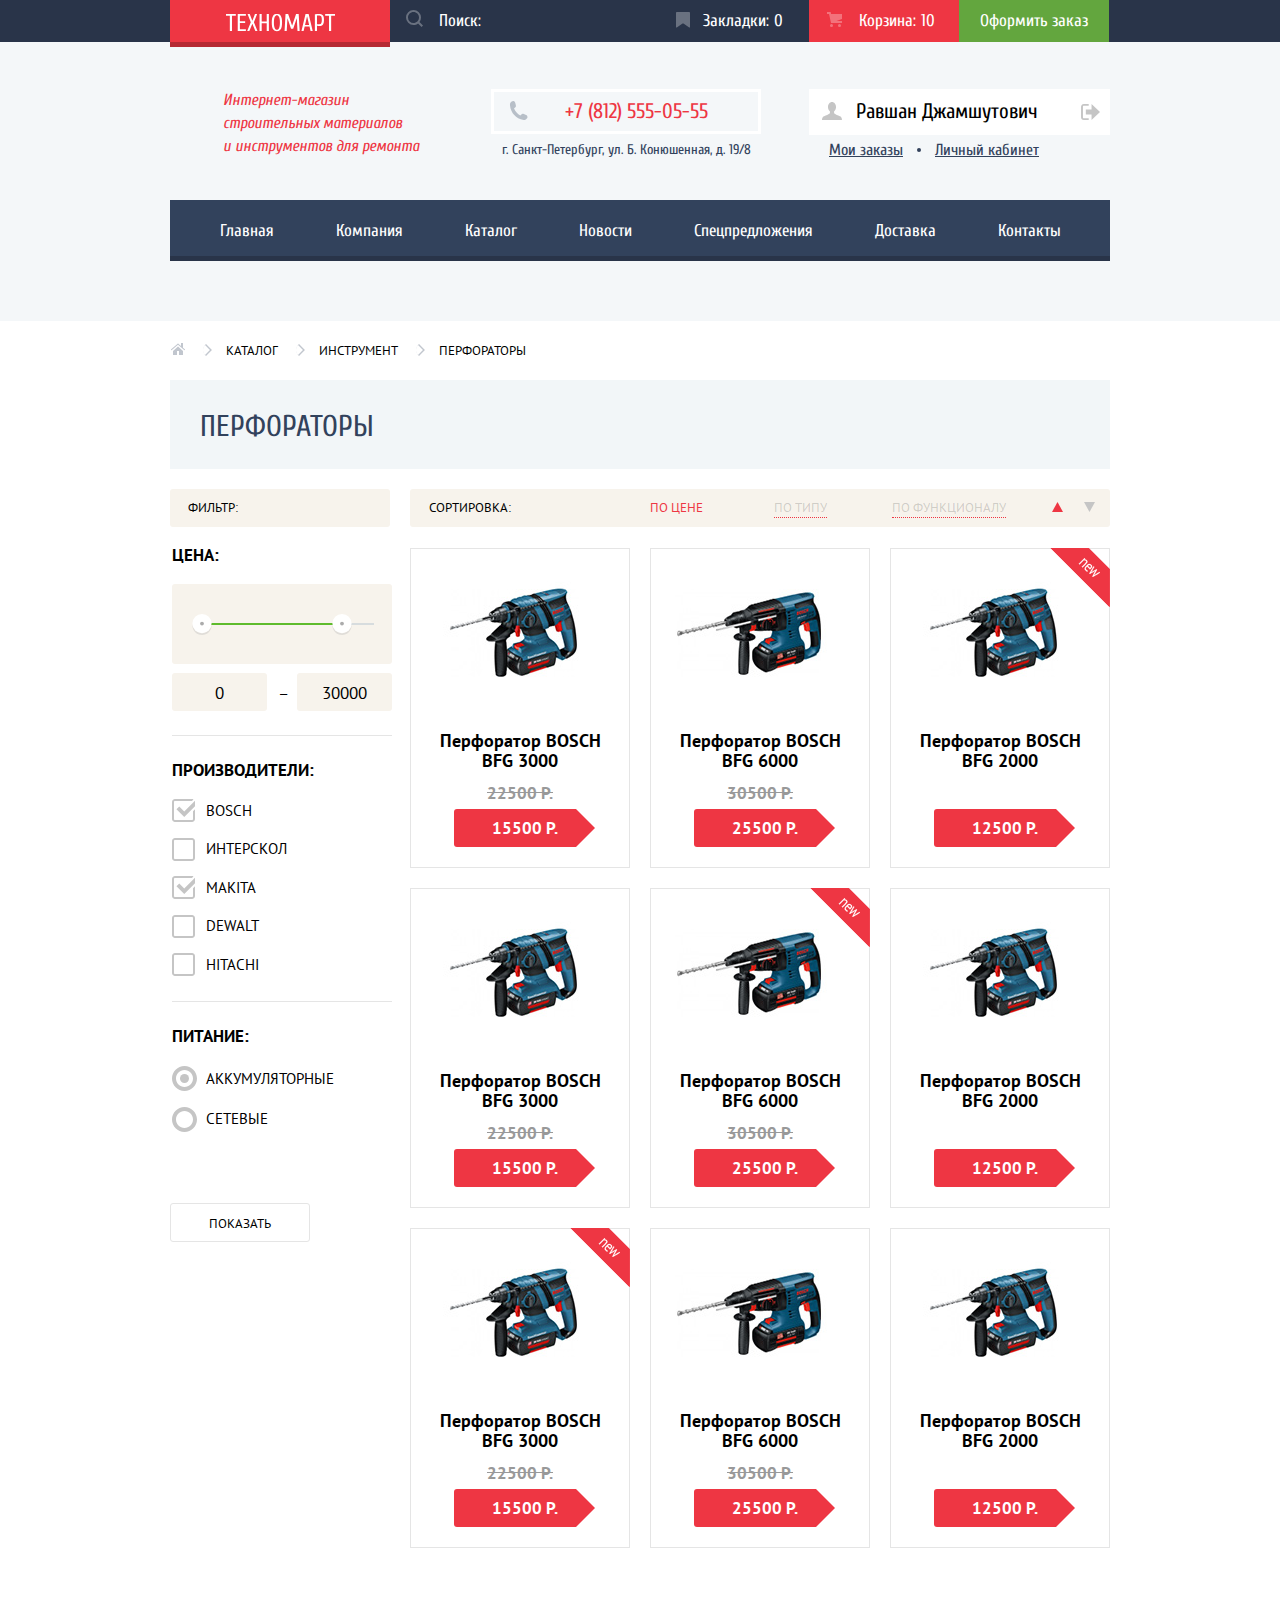
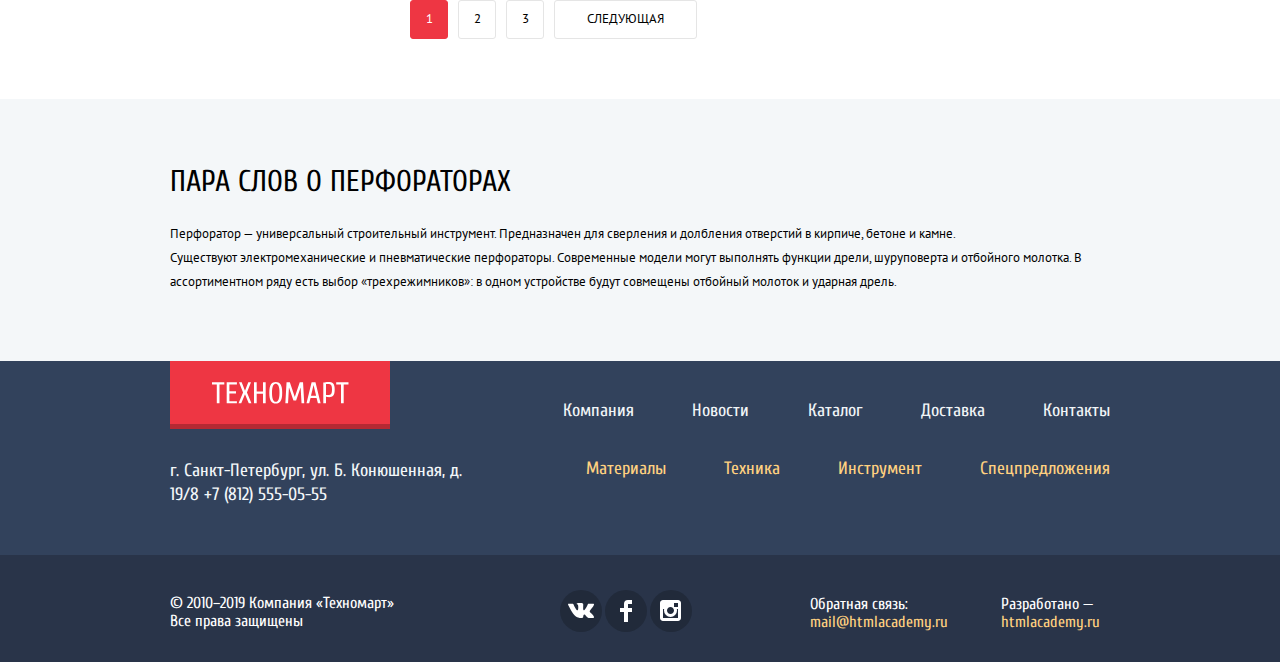
==== commit 0d96bf7e: "Проверка на переполнение" ====
--- a/catalog.html
+++ b/catalog.html
@@ -162,7 +162,9 @@
             </a>
           </div>
         </nav>
-        <h1>Перфораторы</h1>
+        <div class="h1-wrwpper">
+          <h1>Перфораторы</h1>
+        </div>
         <div class="toolbars-content-wrapper">
           <section class="filters-item">
             <h2 class="filter-title">Фильтр:</h2>
@@ -732,7 +734,11 @@
       </div>
     </footer>
     <section class="modal modal-cart-added">
-      <button class="modal-close modal-close-cart-added" type="button">Закрыть окно</button>
+      <button class="modal-close modal-close-cart-added" type="button" aria-label="Закрыть окно">
+        <svg aria-hidden="true" enable-background="new 0 0 21 21" xmlns="http://www.w3.org/2000/svg" width="21" height="21" viewBox="0 0 21 21">
+          <path d="m13.273 10.5 7.422-7.422c.389-.389.389-1.025 0-1.414l-1.359-1.359c-.389-.389-1.025-.389-1.414 0l-7.422 7.422-7.422-7.422c-.389-.389-1.025-.389-1.414 0l-1.359 1.359c-.389.389-.389 1.025 0 1.414l7.422 7.422-7.421 7.422c-.389.389-.389 1.025 0 1.414l1.359 1.359c.389.389 1.025.389 1.414 0l7.422-7.422 7.422 7.422c.389.389 1.025.389 1.414 0l1.359-1.359c.389-.389.389-1.025 0-1.414z" fill="#ee3643"/>
+        </svg>
+      </button>
       <div class="modal-cart-added-top">
           <svg aria-hidden="true" class="mark-icon" xmlns="http://www.w3.org/2000/svg" height="66" viewBox="0 0 66 66" width="66" >
             <circle cx="33" cy="33" fill="#63a63e" r="33"/>
--- a/css/style.css
+++ b/css/style.css
@@ -555,14 +555,23 @@
 
 .promo-item {
   display: flex;
-  flex-direction: column;
-  flex-wrap: wrap;
-  height: 123px;
+  /* flex-direction: column; */
+  /* flex-wrap: wrap; */
+  /* height: 123px; */
   margin-bottom: 20px;
   margin-left: 20px;
   overflow: hidden;
   position: relative;
   width: 300px;
+}
+
+.some-wrapper {
+  display: flex;
+  flex-direction: column;
+}
+
+.promo-item svg {
+  flex-shrink: 0;
 }
 
 .section-bottom {
@@ -648,7 +657,7 @@
 }
 
 .slider-bottom a {
-  margin: 52px 75px auto 25px;
+  margin: 52px 78px auto 25px;
   padding-left: 49px;
   padding-right: 45px;
 }
@@ -662,7 +671,7 @@
   border-radius: 50%;
   height: 10px;
   margin-bottom: 17px;
-  margin-top: auto;
+  margin-top: 66px;
   position: relative;
   width: 10px;
 }
@@ -727,7 +736,7 @@
   font-size: 24px;
   font-weight: bold;
   line-height: 1.25;
-  margin: 21px auto auto 23px;
+  margin: 21px auto 12px 23px;
 }
 
 .materials a,
@@ -735,7 +744,7 @@
 .machinery a,
 .discounts a,
 .delivery a {
-  margin: auto auto 22px 25px;
+  margin: 0px auto 22px 25px;
 }
 
 .materials a {
@@ -1568,16 +1577,19 @@
   justify-content: flex-start;
 }
 
+.h1-wrwpper {
+  background-color: #f2f6f8;
+  display: flex;
+  flex-wrap: wrap;
+  margin: 0px 0px 20px 0px;
+}
+
 .catalog-main h1 {
-  background-color: #f2f6f8;
   color: #32425c;
   font-size: 30px;
   font-weight: normal;
-  height: 89px;
   line-height: 1;
-  margin: 0px 0px 20px 0px;
-  padding-left: 30px;
-  padding-top: 32px;
+  margin: 32px auto 27px 30px;
   text-transform: uppercase;
 }
 
@@ -1667,9 +1679,9 @@
   font-family: "PT Sans", Arial, sans-serif;
   font-size: 13px;
   font-weight: normal;
-  height: 38px;
   line-height: 1.38;
-  margin-top: 70px;
+  margin-top: 67px;
+  padding: 11px 38px 8px 37px;
   text-align: center;
   text-transform: uppercase;
   width: 140px;
@@ -2409,49 +2421,16 @@
 
 /* -------------------------modal catalog (modal-close)------------------------- */
 .modal-close {
-  background-image: url("../img/icon-close.svg");
-  background-repeat: no-repeat;
-  border-width: 0px;
-  cursor: pointer;
-  font-size: 0;
-  height: 23px;
-  position: absolute;
-  right: 9px;
-  top: 9px;
-  width: 22px;
-  z-index: inherit;
-}
-
-/* .modal-close {
   background-color: transparent;
   border-width: 0px;
   cursor: pointer;
-  font-size: 0;
+  height: 21px;
   position: absolute;
-  right: 2px;
-  top: 0px;
+  right: 16px;
+  top: 9px;
+  width: 21px;
   z-index: inherit;
 }
-
-.modal-close::before,
-.modal-close::after {
-  content: "";
-  background-color:#ee3643;
-  border-radius: 1px;
-  height: 4px;
-  position: absolute;
-  right: 6px;
-  top: 19px;
-  width: 30px;
-}
-
-.modal-close::before {
-  transform: rotate(45deg);
-}
-
-.modal-close::after {
-  transform: rotate(-45deg);
-} */
 
 /* --------------------------------------modal-find-us-------------------------------------------- */
 .modal-find-us {
@@ -2624,7 +2603,6 @@
 }
 
 /* --------------------------------------modal-anima-------------------------------------------- */
-
 @keyframes opened-modal {
   0% { transform: translateY(-2000px); }
   70% { transform: translateY(30px); }
@@ -2638,4 +2616,4 @@
   20%, 40%, 60%, 80% { transform: translateX(10px);  }
 }
 
-/* TODO: промо, слайдер, заголовок h1, кнопка Показать - убрать высоту */
+/* TODO: промо, слайдер,  - убрать высоту */
